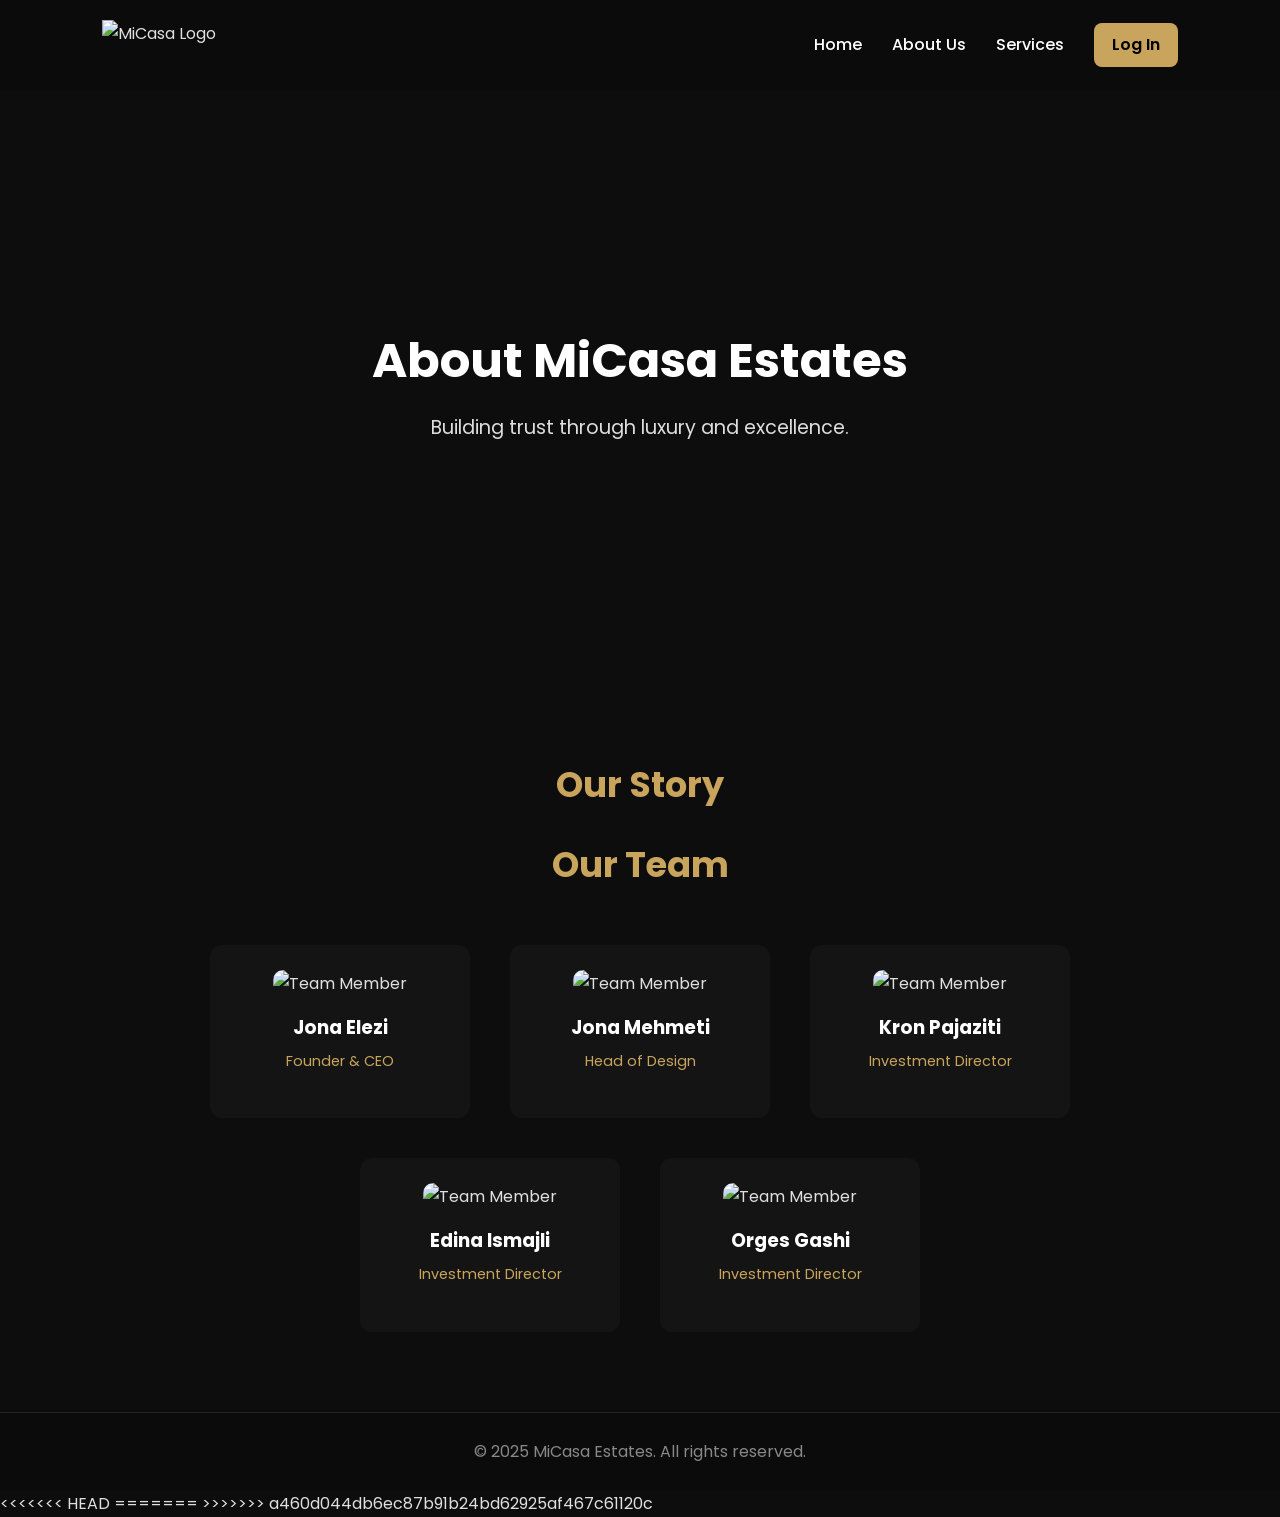
==== AboutUs.html @ c886e9c8 "Details on sales web page working on my sales details web page" ====
<!DOCTYPE html>
<html lang="en">
<head>
  <meta charset="UTF-8">
  <meta name="viewport" content="width=device-width, initial-scale=1.0">

  <link rel="stylesheet" href="css/AboutUs.css">
  <title>About Us | MiCasa Estates</title>
  <link href="https://fonts.googleapis.com/css2?family=Poppins:wght@400;600;700&display=swap" rel="stylesheet">
 
</head>
<body>

  <header>
    <img src="img/logo.png" alt="MiCasa Logo">
    <nav>
      <a href="Home.html">Home</a>
      <a href="About.html">About Us</a>
      <a href="Services.html">Services</a>
      <a href="#" class="btn-login">Log In</a>
    </nav>
  </header>

  <section class="intro">
    <h1>About MiCasa Estates</h1>
    <p>Building trust through luxury and excellence.</p>
  </section>

  <section class="about-section">
    <h2>Our Story</h2>
    <!-- Shkruj diqka rreth nesh-->
    <p>
      <!--diqka pak ma shume -->
    </p>
    <!-- fjali motivuse -->

    <h2>Our Team</h2>
    <div class="team">
      <div class="team-member">
        <img src="#" alt="Team Member">
        <h3>Jona Elezi</h3>
        <p>Founder & CEO</p>
      </div>
      <div class="team-member">
        <img src="#" alt="Team Member">
        <h3>Jona Mehmeti</h3>
        <p>Head of Design</p>
      </div>
      <div class="team-member">
        <img src=" #" alt="Team Member">
        <h3>Kron Pajaziti</h3>
        <p>Investment Director</p>
      </div>
      <div class="team-member">
        <img src="#" alt="Team Member">
        <h3>Edina Ismajli</h3>
        <p>Investment Director</p>
      </div>
      <div class="team-member">
        <img src="#" alt="Team Member">
        <h3>Orges Gashi</h3>
        <p>Investment Director</p>
      </div>

    </div>
  </section>

  <footer>
    &copy; 2025 MiCasa Estates. All rights reserved. <!--Duhet me e punu hala-->
  </footer>

</body>
<<<<<<< HEAD
</html>
=======
</html>
>>>>>>> a460d044db6ec87b91b24bd62925af467c61120c
---- css/AboutUs.css ----
* {
      margin: 0;
      padding: 0;
      box-sizing: border-box;
    }

    body {
      font-family: 'Poppins', sans-serif;
      background-color: #0d0d0d;
      color: #e0e0e0;
      line-height: 1.7;
    }

    header {
      display: flex;
      justify-content: space-between;
      align-items: center;
      padding: 20px 8%;
      background-color: #0b0b0b;
      position: sticky;
      top: 0;
      z-index: 1000;
    }

    header img {
      height: 50px;
    }

    nav {
      display: flex;
      align-items: center;
      gap: 30px;
    }

    nav a {
      color: #fff;
      text-decoration: none;
      font-weight: 500;
      transition: color 0.3s;
    }

    nav a:hover {
      color: #c9a45c;
    }

    .btn-login {
      background-color: #c9a45c;
      color: #000;
      padding: 8px 18px;
      border-radius: 8px;
      text-decoration: none;
      font-weight: 600;
      transition: background-color 0.3s;
    }

    .btn-login:hover {
      background-color: #e5b96c;
    }

    .intro {
      background: url('https://images.unsplash.com/photo-1600585154340-be6161a56a0c?auto=format&fit=crop&w=1600&q=80') center/cover no-repeat;
      height: 65vh;
      display: flex;
      align-items: center;
      justify-content: center;
      flex-direction: column;
      text-align: center;
      color: white;
    }

    .intro h1 {
      font-size: 3rem;
      font-weight: 700;
      margin-bottom: 10px;
    }

    .intro p {
      font-size: 1.2rem;
      color: #ddd;
    }

    .about-section {
      max-width: 1100px;
      margin: 80px auto;
      padding: 0 20px;
    }

    .about-section h2 {
      font-size: 2.2rem;
      color: #c9a45c;
      margin-bottom: 20px;
      text-align: center;
    }

    .about-section p {
      font-size: 1rem;
      color: #ccc;
      margin-bottom: 20px;
      text-align: center;
    }

    .team {
      display: flex;
      justify-content: center;
      flex-wrap: wrap;
      gap: 40px;
      margin-top: 50px;
    }

    .team-member {
      background-color: #141414;
      padding: 25px;
      border-radius: 12px;
      width: 260px;
      text-align: center;
      transition: transform 0.3s;
    }

    .team-member:hover {
      transform: translateY(-8px);
    }

    .team-member img {
      width: 100%;
      border-radius: 10px;
      margin-bottom: 15px;
    }

    .team-member h3 {
      color: #fff;
      margin-bottom: 5px;
    }

    .team-member p {
      color: #c9a45c;
      font-size: 0.9rem;
    }

    footer {
      background-color: #0b0b0b;
      text-align: center;
      color: #888;
      padding: 25px 0;
      margin-top: 80px;
      border-top: 1px solid #222;
    }

    @media (max-width: 768px) {
      .hero h1 {
        font-size: 2rem;
      }
      .team {
        flex-direction: column;
        align-items: center;
      }
    }
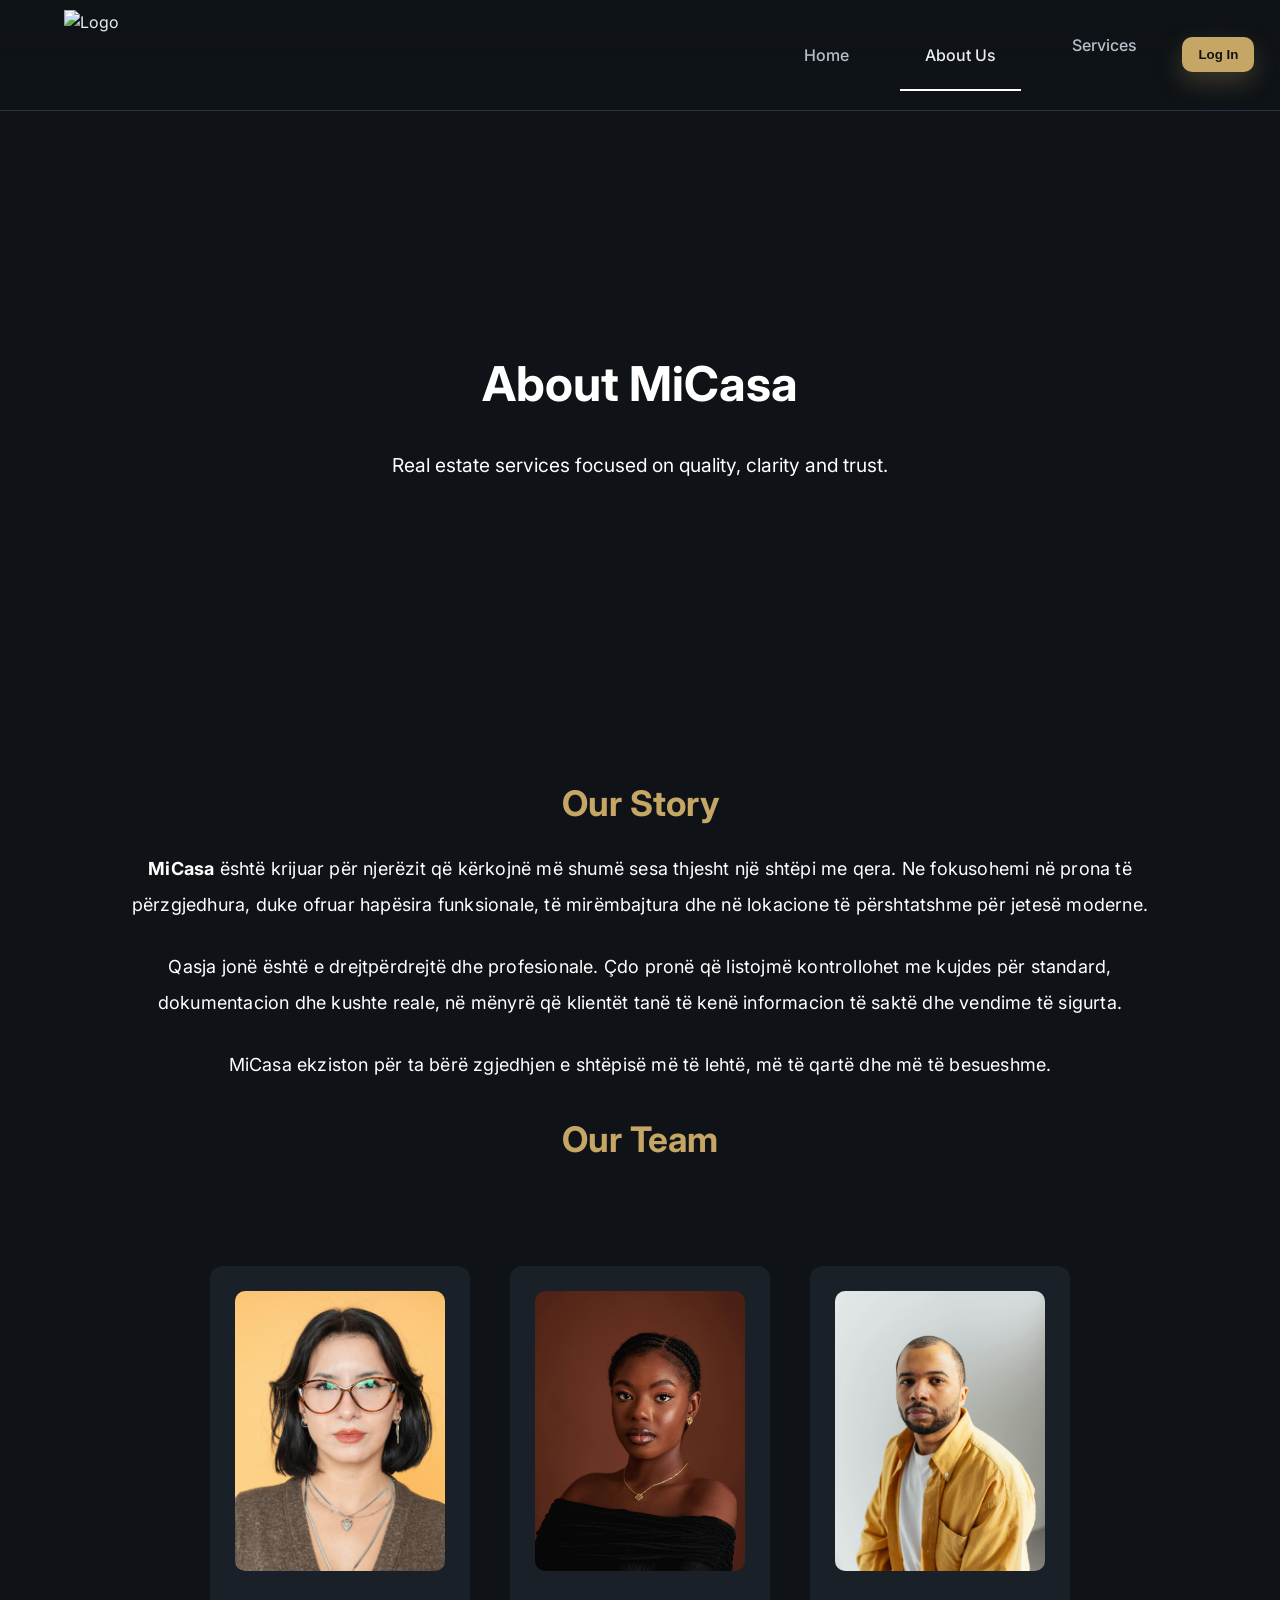
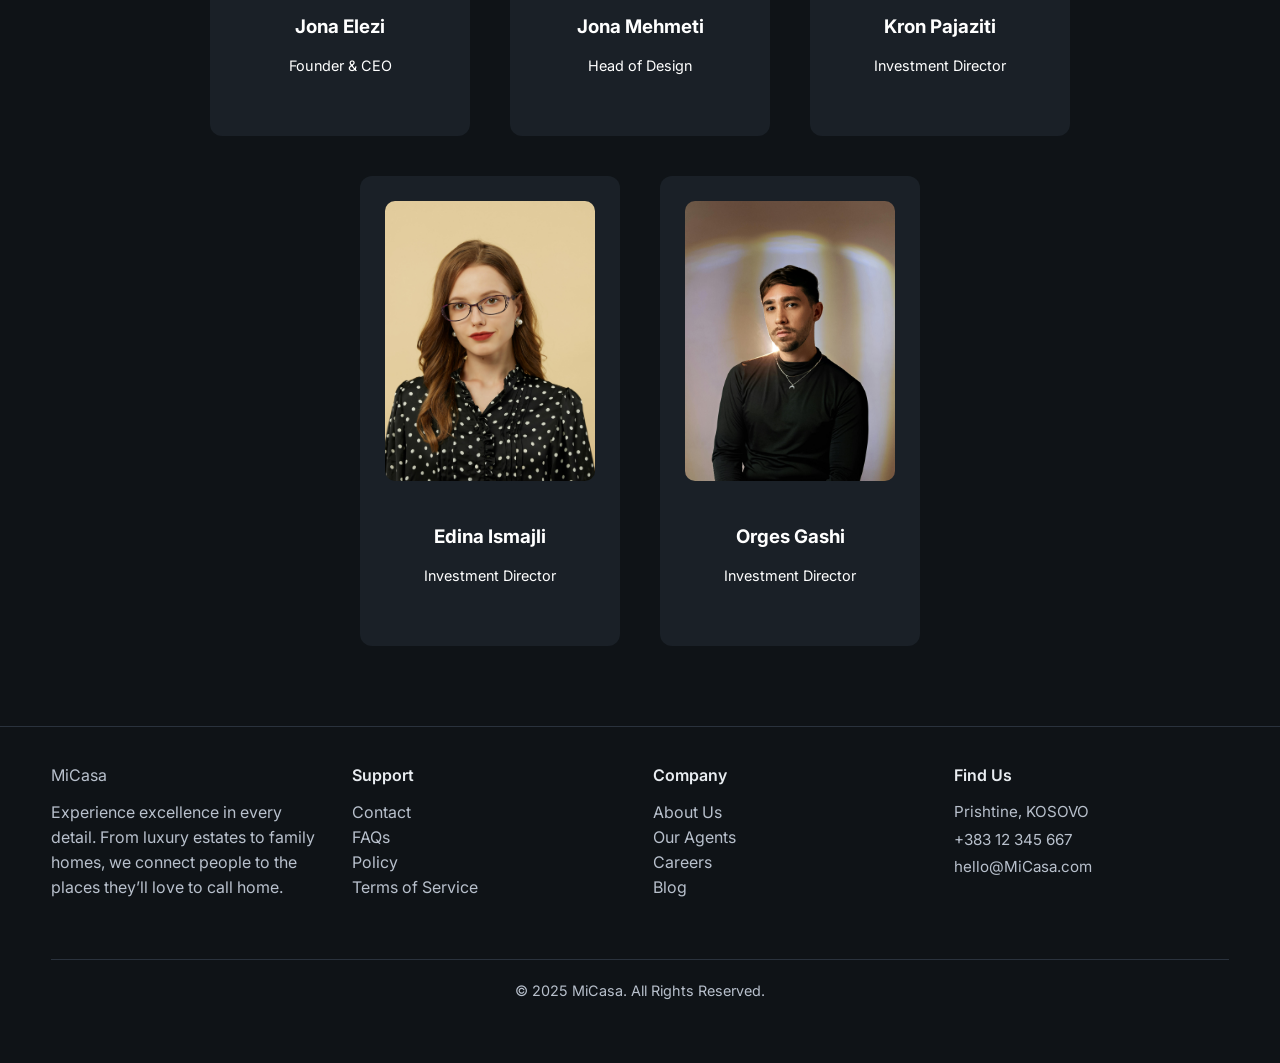
==== commit cbbaf1f7: "perfundimi about us i kom ndryshu te team members me bo me swipe qka ndihmojne ata ne MiCasa, kom bo" ====
--- a/AboutUs.html
+++ b/AboutUs.html
@@ -1,77 +1,250 @@
 <!DOCTYPE html>
 <html lang="en">
 <head>
-  <meta charset="UTF-8">
-  <meta name="viewport" content="width=device-width, initial-scale=1.0">
-
-  <link rel="stylesheet" href="css/AboutUs.css">
-  <title>About Us | MiCasa Estates</title>
-  <link href="https://fonts.googleapis.com/css2?family=Poppins:wght@400;600;700&display=swap" rel="stylesheet">
- 
+<meta charset="utf-8" />
+<meta name="viewport" content="width=device-width, initial-scale=1" />
+<title>MiCasa</title>
+
+<link rel="stylesheet" href="AboutUs.css">
+<link href="https://fonts.googleapis.com/css2?family=Playfair+Display:wght@600;700&family=Inter:wght@400;500&display=swap" rel="stylesheet">
+
 </head>
+
 <body>
 
-  <header>
-    <img src="img/logo.png" alt="MiCasa Logo">
-    <nav>
-      <a href="Home.html">Home</a>
-      <a href="About.html">About Us</a>
-      <a href="Services.html">Services</a>
-      <a href="#" class="btn-login">Log In</a>
-    </nav>
-  </header>
-
-  <section class="intro">
-    <h1>About MiCasa Estates</h1>
-    <p>Building trust through luxury and excellence.</p>
-  </section>
-
-  <section class="about-section">
-    <h2>Our Story</h2>
-    <!-- Shkruj diqka rreth nesh-->
+<header class="navbar">
+  <div class="inner-container">
+    <img class="logo" src="img/logo.png" alt="Logo">
+
+    <div style="display:flex; align-items:center; margin-right:2%;">
+      <nav class="nav">
+        <a href="Home.html">Home</a>
+        <a href="AboutUs.html" class="active">About Us</a>
+
+        <div class="dropdown">
+          <a class="dropdown-toggle">Services</a>
+          <div class="dropdown-menu">
+            <a href="Rent.html">Rent</a>
+            <a href="Sale.html">Sale</a>
+          </div>
+        </div>
+      </nav>
+
+      <button class="btn1">
+        <a href="LoginRegister.html">Log In</a>
+      </button>
+    </div>
+  </div>
+</header>
+
+<section class="intro">
+  <h1 style="color:#ffffff;">About MiCasa</h1>
+  <p style="color:#ffffff;">Real estate services focused on quality, clarity and trust.</p>
+</section>
+
+<section class="about-section">
+
+  <h2>Our Story</h2>
+
+  <div class="story">
     <p>
-      <!--diqka pak ma shume -->
+      <strong>MiCasa</strong> është krijuar për njerëzit që kërkojnë më shumë sesa thjesht
+      një shtëpi me qera. Ne fokusohemi në prona të përzgjedhura, duke
+      ofruar hapësira funksionale, të mirëmbajtura dhe në lokacione të përshtatshme
+      për jetesë moderne.
     </p>
-    <!-- fjali motivuse -->
-
-    <h2>Our Team</h2>
+
+    <p>
+      Qasja jonë është e drejtpërdrejtë dhe profesionale. Çdo pronë që listojmë
+      kontrollohet me kujdes për standard, dokumentacion dhe kushte reale, në mënyrë
+      që klientët tanë të kenë informacion të saktë dhe vendime të sigurta.
+    </p>
+
+    <p>
+      MiCasa ekziston për ta bërë zgjedhjen e shtëpisë më të lehtë, më të qartë dhe
+      më të besueshme.
+    </p>
+  </div>
+
+  <h2>Our Team</h2>
+
+  <div class="team">
     <div class="team">
-      <div class="team-member">
-        <img src="#" alt="Team Member">
+
+  
+  
+  <div class="team-member">
+    <div class="team-card">
+      <div class="card-front">
+        <img src="img/foto1.jpg" alt="Jona Elezi">
         <h3>Jona Elezi</h3>
         <p>Founder & CEO</p>
       </div>
-      <div class="team-member">
-        <img src="#" alt="Team Member">
+      <div class="card-back">
+        <h3>Jona Elezi</h3>
+        <p>
+          Udhëheq vizionin dhe strategjinë e MiCasa.
+        </p>
+        <p>
+          <strong>Ju ndihmon me:</strong><br>
+          • Këshillim profesional<br>
+          • Vendime të sigurta investimi<br>
+          • Zgjedhjen e pronës ideale
+        </p>
+      </div>
+    </div>
+  </div>
+
+  
+   
+  <div class="team-member">
+    <div class="team-card">
+      <div class="card-front">
+        <img src="img/foto3.jpg" alt="Jona Mehmeti">
         <h3>Jona Mehmeti</h3>
         <p>Head of Design</p>
       </div>
-      <div class="team-member">
-        <img src=" #" alt="Team Member">
+      <div class="card-back">
+        <h3>Jona Mehmeti</h3>
+        <p>
+          Përgjegjëse për dizajnin dhe prezantimin vizual.
+        </p>
+        <p>
+          <strong>Ju ndihmon me:</strong><br>
+          • Prezantim profesional të pronës<br>
+          • Dizajn modern & funksional<br>
+          • Përvojë të qartë për klientin
+        </p>
+      </div>
+    </div>
+  </div>
+
+  
+    
+  <div class="team-member">
+    <div class="team-card">
+      <div class="card-front">
+        <img src="img/foto5.jpg" alt="Kron Pajaziti">
         <h3>Kron Pajaziti</h3>
         <p>Investment Director</p>
       </div>
-      <div class="team-member">
-        <img src="#" alt="Team Member">
+      <div class="card-back">
+        <h3>Kron Pajaziti</h3>
+        <p>
+          Analizon tregun dhe identifikon mundësi investimi.
+        <p>
+          <strong>Ju ndihmon me:</strong><br>
+          • Analizë investimi<br>
+          • Vlerësim prone<br>
+          • Strategji financiare
+        </p>
+      </div>
+    </div>
+  </div>
+
+  
+   
+  <div class="team-member">
+    <div class="team-card">
+      <div class="card-front">
+        <img src="img/foto4.jpg" alt="Edina Ismajli">
         <h3>Edina Ismajli</h3>
         <p>Investment Director</p>
       </div>
-      <div class="team-member">
-        <img src="#" alt="Team Member">
+      <div class="card-back">
+        <h3>Edina Ismajli</h3>
+        <p>
+          Siguron korrektësi ligjore dhe dokumentacion.
+        </p>
+        <p>
+          <strong>Ju ndihmon me:</strong><br>
+          • Kontrata<br>
+          • Siguri ligjore <br>
+          • Proces pa stres
+        </p>
+      </div>
+    </div>
+  </div>
+
+
+   
+  <div class="team-member">
+    <div class="team-card">
+      <div class="card-front">
+        <img src="img/foto2.jpg" alt="Orges Gashi">
         <h3>Orges Gashi</h3>
         <p>Investment Director</p>
       </div>
-
-    </div>
-  </section>
-
-  <footer>
-    &copy; 2025 MiCasa Estates. All rights reserved. <!--Duhet me e punu hala-->
-  </footer>
-
+      <div class="card-back">
+        <h3>Orges Gashi</h3>
+        <p>
+          Fokusuar në nevojat e klientëve.
+        </p>
+        <p>
+          <strong>Ju ndihmon me:</strong><br>
+          • Gjetjen e banesës ideale<br>
+          • Negocim çmimi<br>
+          • Mbështetje gjatë procesit
+        </p>
+      </div>
+    </div>
+  </div>
+
+</div>
+
+  </div>
+
+</section>
+
+<footer class="footer">
+  <div class="container">
+    <div class="cols">
+
+      <div>
+        <a href="Home.html">MiCasa</a>
+        <p style="margin:12px 0 0; max-width:380px">
+          Experience excellence in every detail. From luxury estates to family homes,
+          we connect people to the places they’ll love to call home.
+        </p>
+      </div>
+
+      <div>
+        <h4>Support</h4>
+        <div><a href="#">Contact</a></div>
+        <div><a href="#">FAQs</a></div>
+        <div><a href="#">Policy</a></div>
+        <div><a href="#">Terms of Service</a></div>
+      </div>
+
+
+      <div>
+        <h4>Company</h4>
+        <div><a href="#">About Us</a></div>
+        <div><a href="#">Our Agents</a></div>
+        <div><a href="#">Careers</a></div>
+        <div><a href="#">Blog</a></div>
+      </div>
+
+      <div>
+        <h4>Find Us</h4>
+        <div class="info">Prishtine, KOSOVO</div>
+        <div class="info">+383 12 345 667</div>
+        <div class="info">hello@MiCasa.com</div>
+
+      </div>
+ <div class="footer-bottom">
+      © 2025 MiCasa. All Rights Reserved.
+       </footer>
 </body>
-<<<<<<< HEAD
 </html>
-=======
+
+<script>
+document.querySelectorAll('.team-member').forEach(card=>{
+  card.addEventListener('click',()=>{
+    card.classList.toggle('active');
+  });
+});
+</script>
+
+</body>
 </html>
->>>>>>> a460d044db6ec87b91b24bd62925af467c61120c
--- a/AboutUs.css
+++ b/AboutUs.css
@@ -0,0 +1,325 @@
+:root{
+  --bg:#0f1317;        /* ngjyra e background */
+  --muted:#1a2027;     /* ngjyra e cards */
+  --text:#e9edf1;      /* ngjyra e shkrimit kryesor */
+  --sub:#b8c0cc;       /* ngjyra e tekstit dytësor */
+  --gold:#C6A664;      /* ngjyra e butonave */
+  --border:#2a323d;    /* ngjyra e border */
+  --radius:14px;
+}
+
+*{
+  box-sizing:border-box;
+}
+
+html, body{
+  height:100%;
+}
+
+body{
+  margin:0;
+  background:var(--bg);
+  color:var(--text);
+  font-family:Inter,system-ui,Segoe UI,Roboto,Arial,sans-serif;
+  line-height:1.55;
+}
+
+.container{
+  width:min(1200px, 92%);
+  margin-inline:auto;
+}
+
+.navbar{
+  position:sticky;
+  top:0;
+  z-index:50;
+  background:linear-gradient(180deg, rgba(15,19,23,.9), rgba(15,19,23,.6));
+  border-bottom:1px solid var(--border);
+  padding:5px 0;
+}
+
+.navbar .inner-container{
+  height:100px;
+  display:flex;
+  align-items:center;
+  justify-content:space-between;
+  gap:20px;
+}
+
+.logo{
+  display:flex;
+  align-items:center;
+  gap:12px;
+  width:130px;
+  height:90px;
+  margin-left:5%;
+}
+
+.nav{
+  display:flex;
+  gap:26px;
+  margin-right:20px;
+}
+
+.nav a{
+  color:var(--sub);
+  text-decoration:none;
+  font-weight:500;
+  padding:10px 25px;
+  position:relative;
+}
+
+.nav a:hover,
+.nav a.active{
+  color:var(--text);
+}
+
+.nav a.active::after{
+  content:"";
+  position:absolute;
+  left:0;
+  right:0;
+  bottom:-14px;
+  height:2px;
+  background:#fff;
+}
+
+.btn1{
+  background:var(--gold);
+  color:#111;
+  border:none;
+  padding:10px 16px;
+  border-radius:10px;
+  font-weight:600;
+  box-shadow:0 10px 25px rgba(202,166,106,.25);
+}
+
+.btn1 a{
+  text-decoration:none;
+  color:#111;
+}
+
+.nav .dropdown{
+  position:relative;
+}
+
+.dropdown-menu{
+  position:absolute;
+  top:100%;
+  left:0;
+  background:var(--bg);
+  border:1px solid var(--border);
+  min-width:120px;
+  padding:6px 0;
+  display:none;
+}
+
+.dropdown-menu a{
+  display:block;
+  padding:8px 14px;
+  color:var(--sub);
+  font-size:0.95rem;
+}
+
+.dropdown-menu a:hover{
+  background:var(--border);
+  color:var(--text);
+}
+
+.dropdown:hover .dropdown-menu{
+  display:block;
+}
+
+.intro{
+  background:url('https://images.unsplash.com/photo-1600585154340-be6161a56a0c?auto=format&fit=crop&w=1600&q=80')
+  center/cover no-repeat;
+  height:65vh;
+  display:flex;
+  align-items:center;
+  justify-content:center;
+  flex-direction:column;
+  text-align:center;
+  color:white;
+}
+
+.intro h1{
+  font-size:3rem;
+  font-weight:700;
+  margin-bottom:10px;
+}
+
+.intro p{
+  font-size:1.2rem;
+  color:#ddd;
+}
+
+.about-section{
+  max-width:1100px;
+  margin:80px auto;
+  padding:0 20px;
+}
+
+.about-section h2{
+  font-size:2.2rem;
+  color:var(--gold);
+  margin-bottom:20px;
+  text-align:center;
+}
+
+.about-section p{
+  font-size:1rem;
+  color:#ccc;
+  margin-bottom:20px;
+  text-align:center;
+}
+
+.team{
+  display:flex;
+  justify-content:center;
+  flex-wrap:wrap;
+  gap:40px;
+  margin-top:50px;
+}
+
+.team-member{
+  background:var(--muted);
+  padding:25px;
+  border-radius:12px;
+  width:260px;
+  text-align:center;
+  transition:transform 0.3s ease, box-shadow 0.3s ease;
+}
+
+.team-member:hover{
+  transform:translateY(-8px);
+  box-shadow:0 12px 30px rgba(0,0,0,0.35);
+}
+
+.team-member img{
+  width:100%;
+  height:280px;        
+  object-fit:cover;   
+  border-radius:10px;
+  margin-bottom:15px;
+}
+
+.team-member h3{
+  color:#fff;
+  margin-bottom:5px;
+}
+
+.team-member p{
+  color:var(--gold);
+  font-size:0.9rem;
+}
+
+footer{
+  background:var(--bg);
+  margin-top:70px;
+  padding:36px 0 60px;
+  color:var(--sub);
+  border-top:1px solid var(--border);
+}
+
+.footer .container{
+  max-width:1200px;
+  margin:0 auto;
+}
+
+.footer .cols{
+  display:flex;
+  flex-wrap:wrap;
+  gap:26px;
+  justify-content:space-between;
+}
+
+.footer .cols > div{
+  flex:1;
+  min-width:220px;
+}
+
+.footer a{
+  color:var(--sub);
+  text-decoration:none;
+}
+
+.footer a:hover{
+  color:var(--text);
+}
+
+.footer h4{
+  margin:0 0 12px;
+  font-size:1rem;
+  font-weight:600;
+  color:var(--text);
+}
+
+.footer .info{
+  font-size:0.95rem;
+  margin:4px 0;
+}
+
+.footer-bottom{
+  margin-top:34px;
+  padding-top:20px;
+  border-top:1px solid var(--border);
+  text-align:center;
+  font-size:0.9rem;
+  color:var(--sub);
+}
+
+@media (max-width:768px){
+  .intro h1{
+    font-size:2rem;
+  }
+
+  .team{
+    flex-direction:column;
+    align-items:center;
+  }
+}
+about-section h2,
+  .about-section h3 {
+    color: #ffffff;
+  }
+
+  .story p {
+    color: #ffffff;
+    font-size: 18px;
+    line-height: 2;
+    margin-bottom: 26px;
+    letter-spacing: 0.2px;
+  }
+
+  .team-member p {
+    color: #ffffff;
+  }
+
+  
+
+.team-member {
+  perspective: 1200px;
+}
+
+.team-card {
+  position: relative;
+  width: 100%;
+  height: 420px;
+  transform-style: preserve-3d;
+  transition: transform 0.8s ease;
+}
+
+.team-member.active .team-card {
+  transform: rotateY(180deg);
+}
+
+.card-front,
+.card-back {
+  position: absolute;
+  inset: 0;
+  backface-visibility: hidden;
+}
+
+.card-back {
+  transform: rotateY(180deg);
+}
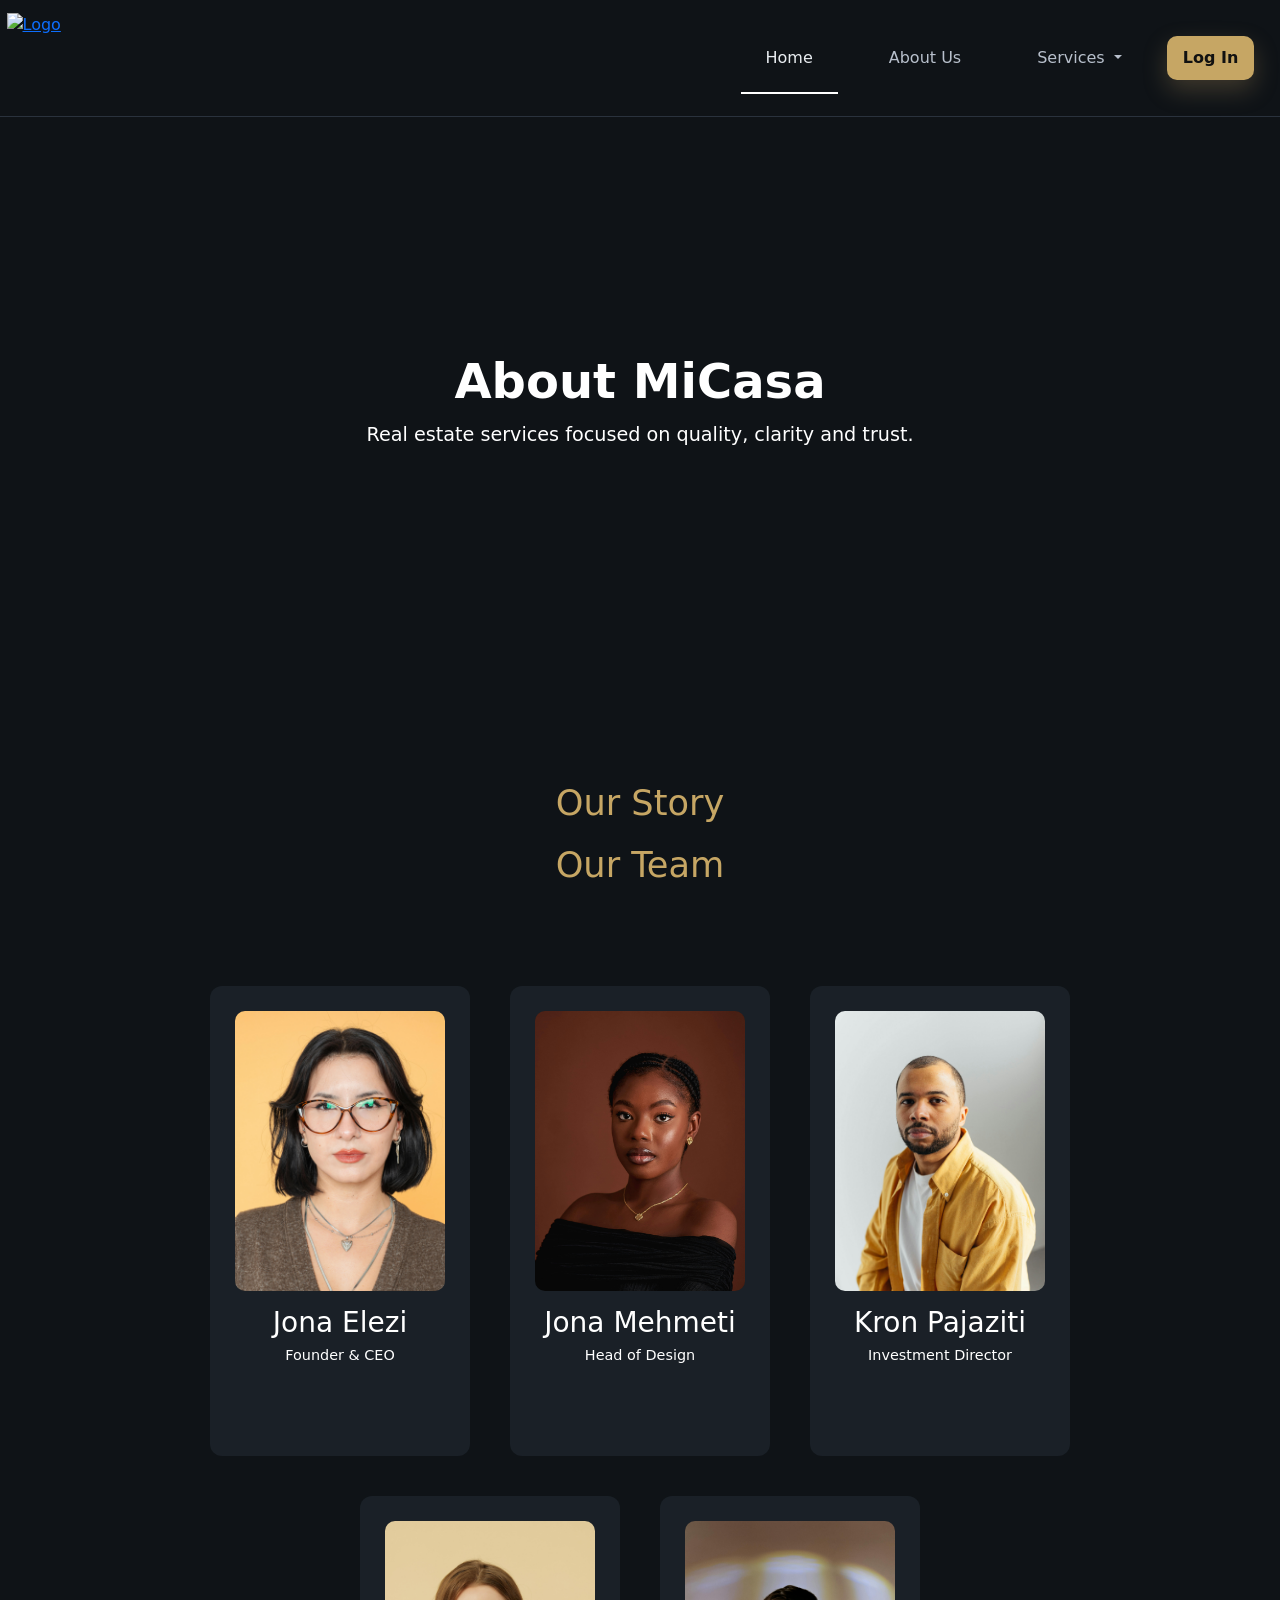
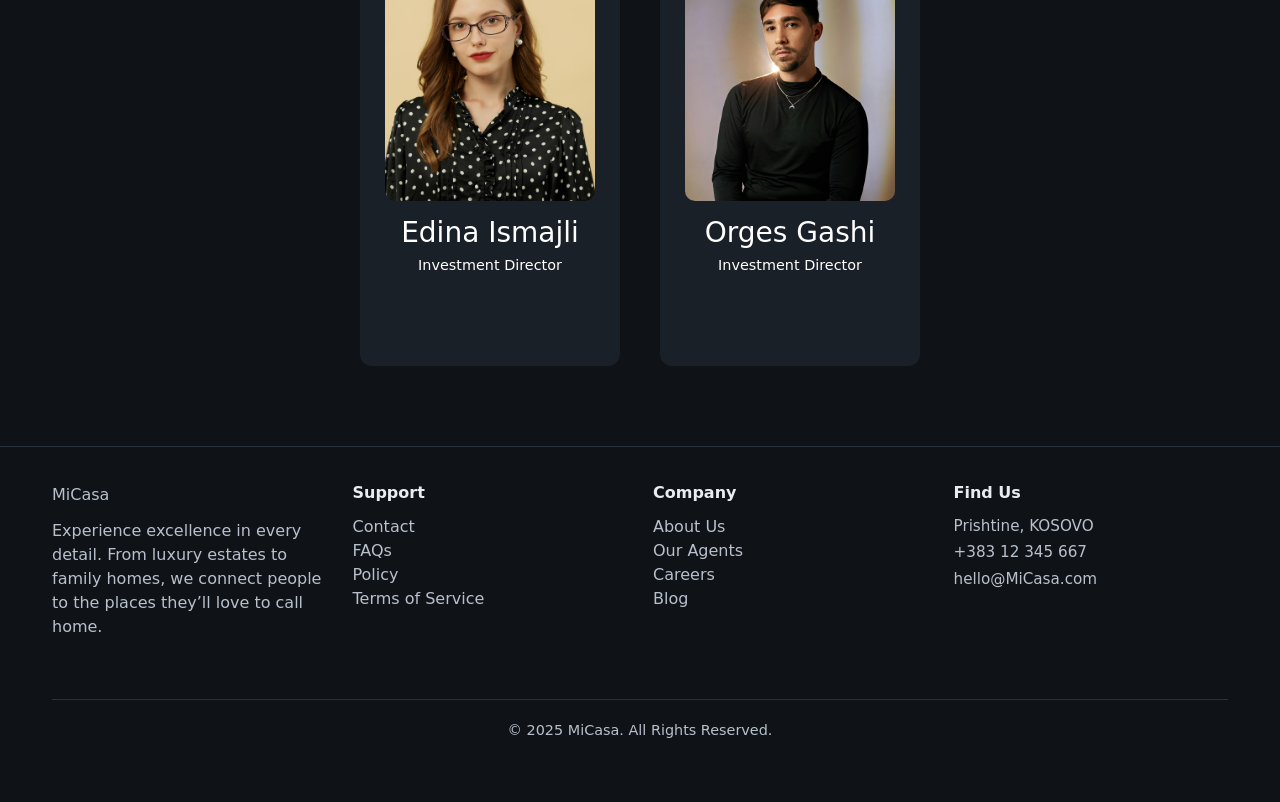
==== commit b0f2c1f7: "update i navbarit" ====
--- a/AboutUs.html
+++ b/AboutUs.html
@@ -6,23 +6,34 @@
 <title>MiCasa</title>
 
 <link rel="stylesheet" href="AboutUs.css">
+<link href="https://cdn.jsdelivr.net/npm/bootstrap@5.3.0/dist/css/bootstrap.min.css" rel="stylesheet">
 <link href="https://fonts.googleapis.com/css2?family=Playfair+Display:wght@600;700&family=Inter:wght@400;500&display=swap" rel="stylesheet">
 
 </head>
+
+<script>
+const storyTitle = document.getElementById("ourStoryTitle");
+const storyBox = document.querySelector(".story");
+
+storyTitle.addEventListener("click", () => {
+  storyBox.classList.toggle("active");
+});
+</script>
+
 
 <body>
 
 <header class="navbar">
   <div class="inner-container">
-    <img class="logo" src="img/logo.png" alt="Logo">
+    <a href="Home.html"><img class="logo" src="logo.png" alt="Logo"></a>
 
     <div style="display:flex; align-items:center; margin-right:2%;">
       <nav class="nav">
-        <a href="Home.html">Home</a>
-        <a href="AboutUs.html" class="active">About Us</a>
+        <a href="Home.html" class="active">Home</a>
+        <a href="AboutUs.html">About Us</a>
 
         <div class="dropdown">
-          <a class="dropdown-toggle">Services</a>
+          <a class="dropdown-toggle">Services </a>
           <div class="dropdown-menu">
             <a href="Rent.html">Rent</a>
             <a href="Sale.html">Sale</a>
@@ -44,7 +55,7 @@
 
 <section class="about-section">
 
-  <h2>Our Story</h2>
+  <h2 id="ourStoryTitle" style="cursor:pointer;">Our Story</h2>
 
   <div class="story">
     <p>
@@ -248,3 +259,18 @@
 
 </body>
 </html>
+
+
+<script>
+document.addEventListener("DOMContentLoaded", function () {
+  const title = document.getElementById("ourStoryTitle");
+  const story = document.querySelector(".story");
+
+  if (title && story) {
+    title.addEventListener("click", function () {
+      story.classList.toggle("active");
+    });
+  }
+});
+</script>
+
--- a/AboutUs.css
+++ b/AboutUs.css
@@ -1,135 +1,135 @@
 :root{
-  --bg:#0f1317;        /* ngjyra e background */
-  --muted:#1a2027;     /* ngjyra e cards */
-  --text:#e9edf1;      /* ngjyra e shkrimit kryesor */
-  --sub:#b8c0cc;       /* ngjyra e tekstit dytësor */
-  --gold:#C6A664;      /* ngjyra e butonave */
-  --border:#2a323d;    /* ngjyra e border */
+  --bg:#0f1317;        /*ngjyra e background*/                  
+  --muted:#1a2027;     /*ngjyra e cards*/    
+  --text:#e9edf1;      /*ngjyra e pare 1 shkrimeve*/  
+  --sub:#b8c0cc;       /*ngjyra e linqeve e shkrimeve*/
+  --gold:#C6A664;      /*ngjyra e butoneve*/
+  --border:#2a323d;    /*ngjyra e bordeers perreth */
   --radius:14px;
 }
-
 *{
   box-sizing:border-box;
 }
-
-html, body{
-  height:100%;
-}
-
+html,body{
+  height:100%
+}
 body{
   margin:0;
-  background:var(--bg);
-  color:var(--text);
+  color:var(--text) !important; /* !important ja kom shkru qe mos me kriju konflikt me pjesen e bootstrap */
+  background:var(--bg) !important; 
   font-family:Inter,system-ui,Segoe UI,Roboto,Arial,sans-serif;
   line-height:1.55;
 }
-
 .container{
-  width:min(1200px, 92%);
-  margin-inline:auto;
-}
-
+  width:min(1200px, 92%); 
+  margin-inline:auto
+}
+
+/* Qetu fillon pjesa e Nav Bar-it. Krejt duhet me pas njejttt*/
 .navbar{
-  position:sticky;
+  position:sticky; 
   top:0;
   z-index:50;
   background:linear-gradient(180deg, rgba(15,19,23,.9), rgba(15,19,23,.6));
   border-bottom:1px solid var(--border);
-  padding:5px 0;
-}
-
+  padding: 5px 0px;
+}
 .navbar .inner-container{
   height:100px;
+  display:flex; 
+  align-items:center; 
+  justify-content:space-between; 
+  gap:20px;
+  width: 100%;
+}
+.logo{ 
   display:flex;
-  align-items:center;
-  justify-content:space-between;
-  gap:20px;
-}
-
-.logo{
-  display:flex;
-  align-items:center;
+  align-items:center; 
   gap:12px;
-  width:130px;
-  height:90px;
-  margin-left:5%;
-}
-
-.nav{
-  display:flex;
-  gap:26px;
-  margin-right:20px;
-}
-
-.nav a{
-  color:var(--sub);
-  text-decoration:none;
-  font-weight:500;
-  padding:10px 25px;
-  position:relative;
-}
-
+  width: 130px;                
+  height: 90px;
+  margin-left: 5%;
+}
+
+.nav {
+  display: flex;
+  gap: 26px;
+  margin-right: 20px; 
+}
+
+.nav a {
+  color: var(--sub);
+  text-decoration: none;
+  font-weight: 500;
+  padding: 10px 25px;
+  position: relative;
+}
 .nav a:hover,
-.nav a.active{
-  color:var(--text);
-}
-
-.nav a.active::after{
-  content:"";
-  position:absolute;
-  left:0;
-  right:0;
-  bottom:-14px;
-  height:2px;
-  background:#fff;
-}
-
+.nav a.active {
+  color: var(--text);
+}
+.nav a.active::after {
+  content: "";
+  position: absolute;
+  left: 0;
+  right: 0;
+  bottom: -14px;
+  height: 2px;
+  background: #fff;
+}
 .btn1{
-  background:var(--gold);
-  color:#111;
-  border:none;
+  background:var(--gold); 
+  color:#111; 
+  border:none; 
   padding:10px 16px;
-  border-radius:10px;
-  font-weight:600;
+  border-radius:10px; 
+  font-weight:600; 
   box-shadow:0 10px 25px rgba(202,166,106,.25);
-}
-
+  cursor: pointer;
+}
 .btn1 a{
-  text-decoration:none;
-  color:#111;
-}
-
-.nav .dropdown{
-  position:relative;
-}
-
-.dropdown-menu{
-  position:absolute;
-  top:100%;
-  left:0;
-  background:var(--bg);
-  border:1px solid var(--border);
-  min-width:120px;
-  padding:6px 0;
-  display:none;
-}
-
-.dropdown-menu a{
-  display:block;
-  padding:8px 14px;
-  color:var(--sub);
-  font-size:0.95rem;
-}
-
-.dropdown-menu a:hover{
-  background:var(--border);
-  color:var(--text);
-}
-
-.dropdown:hover .dropdown-menu{
-  display:block;
-}
-
+  text-decoration: none;
+  color:#111; 
+}
+
+.nav .dropdown {
+  position: relative;
+}
+
+.nav .dropdown-toggle {
+  display: inline-block;
+  cursor: pointer;
+  color: var(--sub);
+}
+
+.dropdown-menu {
+  position: absolute;
+  top: 100%;
+  left: 0;
+  background: var(--bg, #111); 
+  border: 1px solid var(--border);
+  min-width: 120px;
+  padding: 6px 0;
+  display: none;
+  z-index: 1000;
+}
+
+.dropdown-menu a {
+  display: block;
+  padding: 8px 14px;
+  text-decoration: none;
+  color: var(--sub);
+  font-size: 0.95rem;
+}
+
+.dropdown-menu a:hover {
+  background: var(--border);
+  color: var(--text);
+}
+
+.dropdown:hover .dropdown-menu {
+  display: block;
+}
 .intro{
   background:url('https://images.unsplash.com/photo-1600585154340-be6161a56a0c?auto=format&fit=crop&w=1600&q=80')
   center/cover no-repeat;
@@ -323,3 +323,18 @@
 .card-back {
   transform: rotateY(180deg);
 }
+
+
+.story {
+  max-height: 0;
+  overflow: hidden;
+  opacity: 0;
+  transform: translateY(-10px);
+  transition: max-height 0.6s ease, opacity 0.5s ease, transform 0.5s ease;
+}
+
+.story.active {
+  max-height: 1500px;
+  opacity: 1;
+  transform: translateY(0);
+}
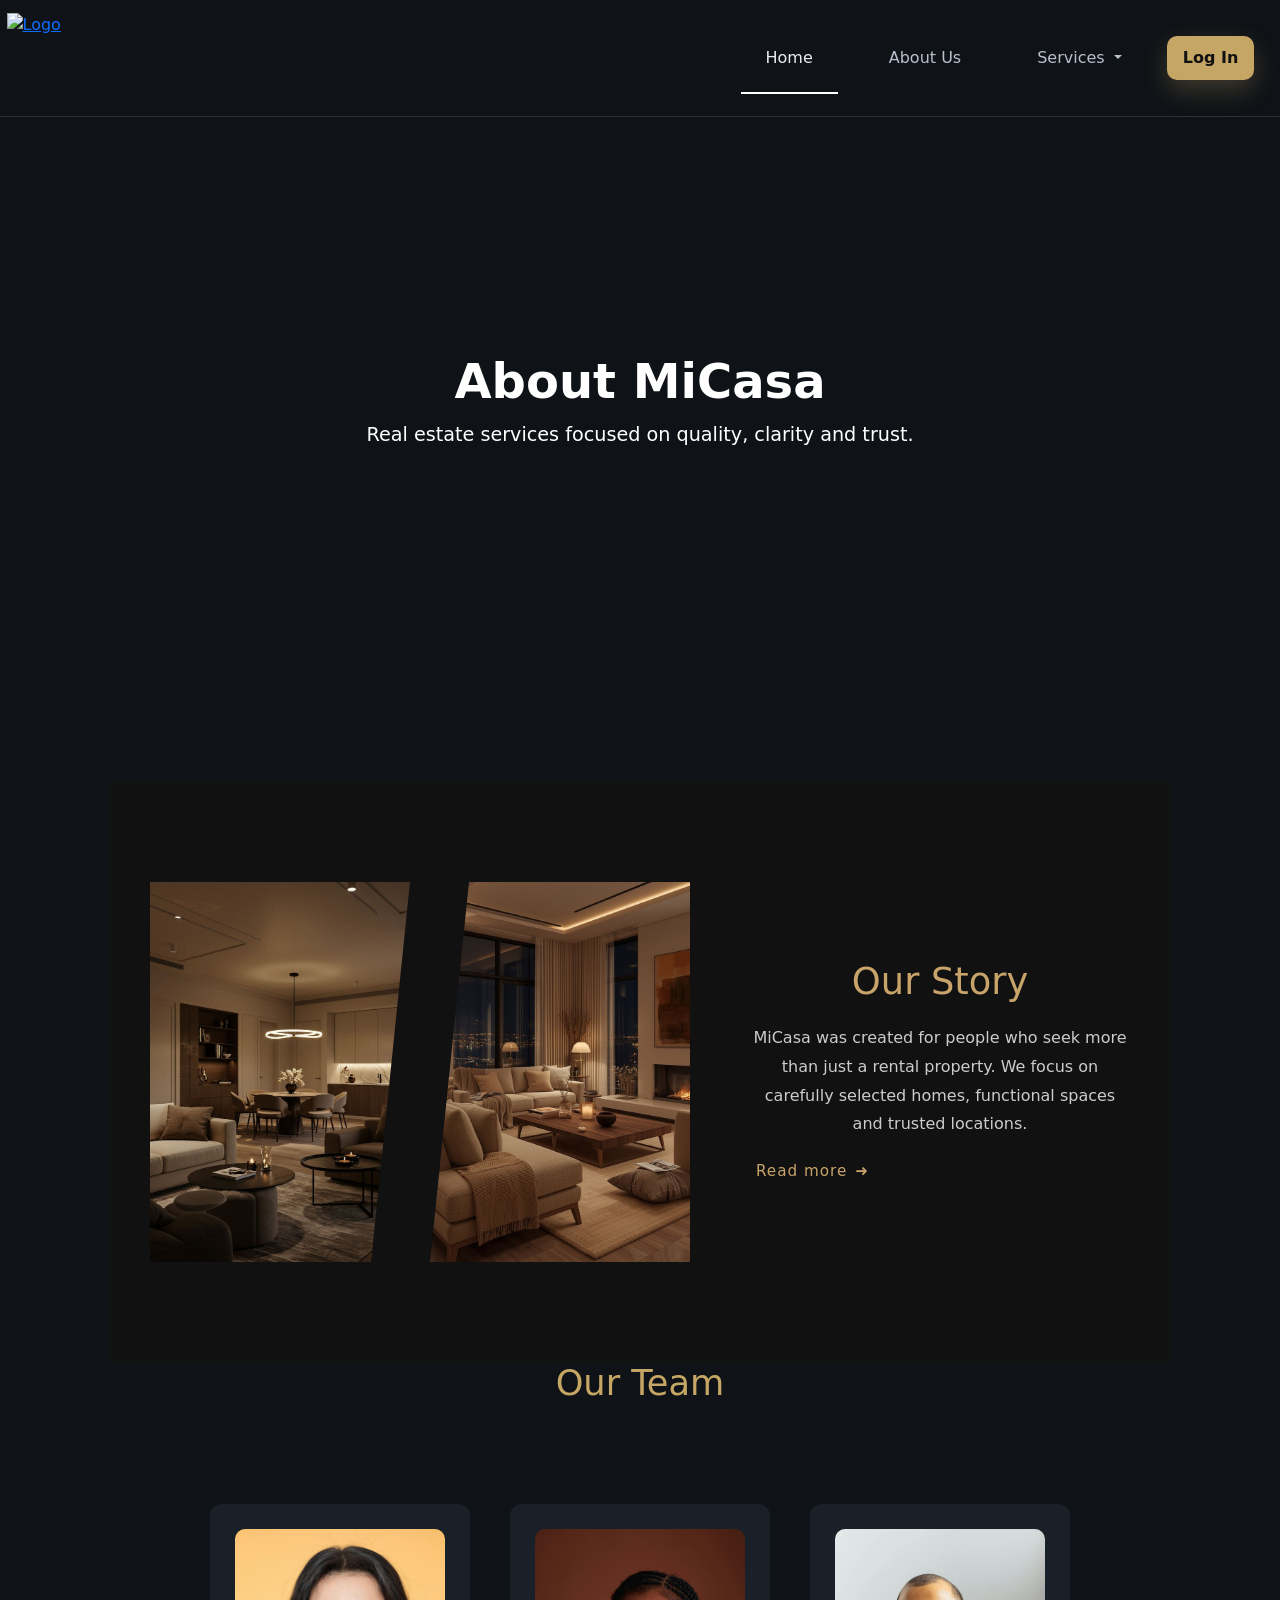
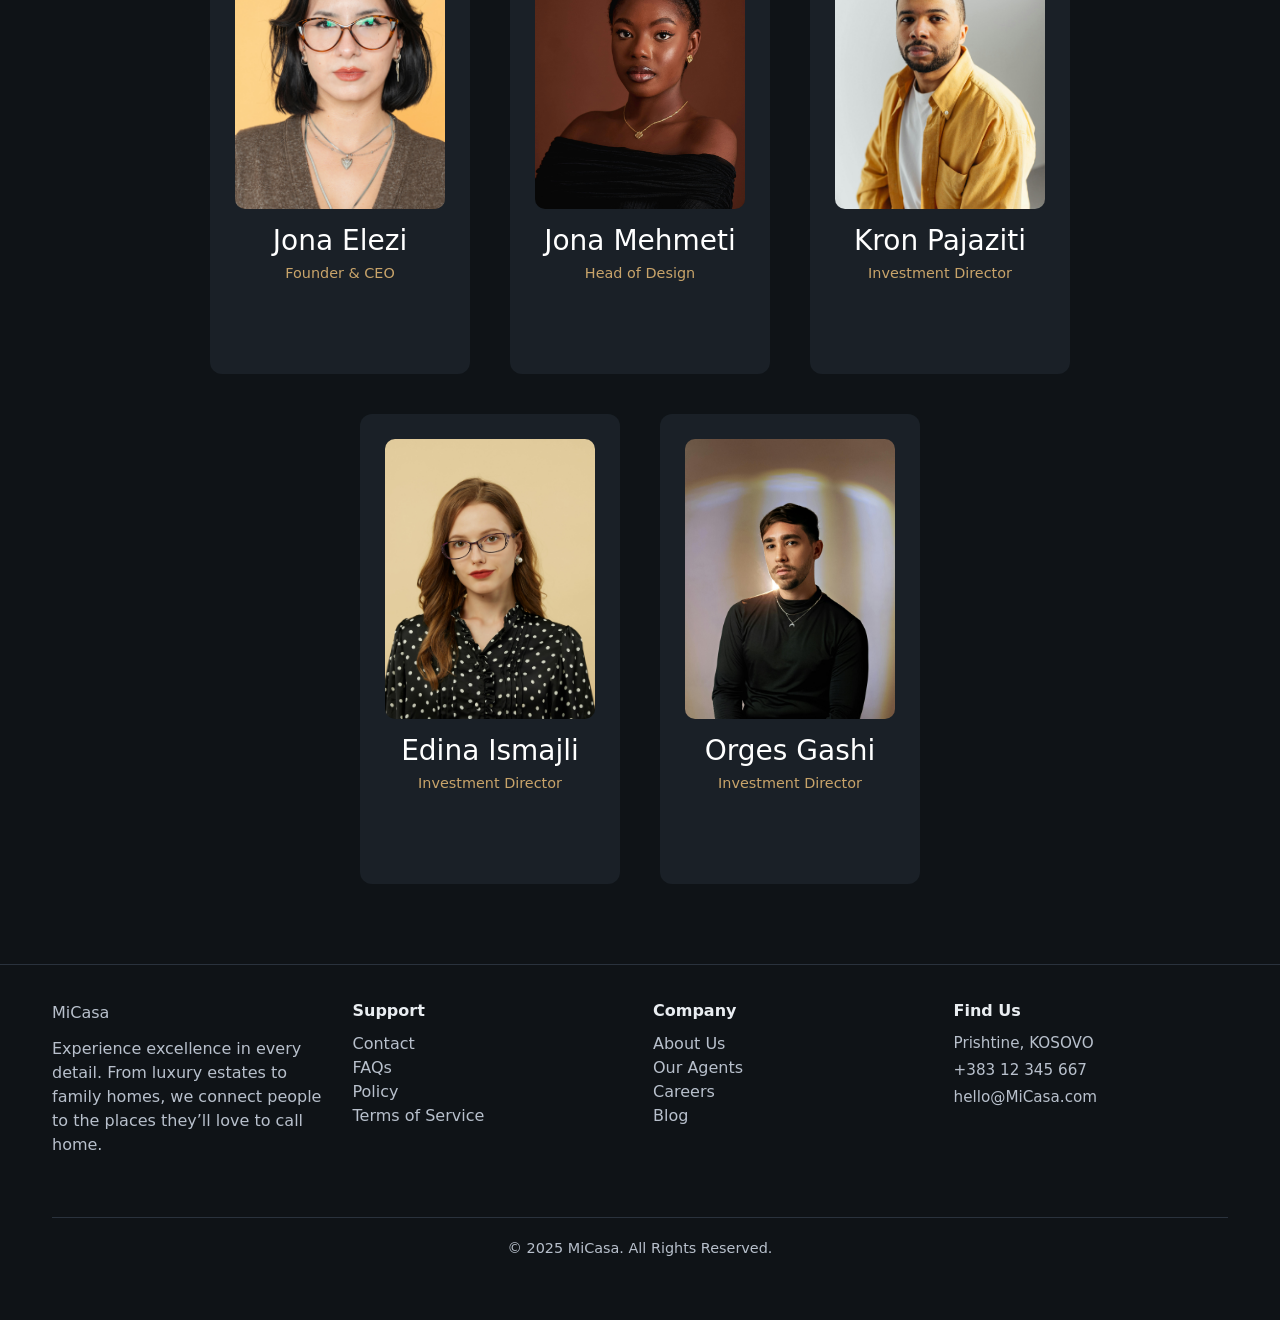
==== commit 9689604e: "final ndryshim i dizajnit" ====
--- a/AboutUs.html
+++ b/AboutUs.html
@@ -55,27 +55,50 @@
 
 <section class="about-section">
 
-  <h2 id="ourStoryTitle" style="cursor:pointer;">Our Story</h2>
-
-  <div class="story">
-    <p>
-      <strong>MiCasa</strong> është krijuar për njerëzit që kërkojnë më shumë sesa thjesht
-      një shtëpi me qera. Ne fokusohemi në prona të përzgjedhura, duke
-      ofruar hapësira funksionale, të mirëmbajtura dhe në lokacione të përshtatshme
-      për jetesë moderne.
-    </p>
-
-    <p>
-      Qasja jonë është e drejtpërdrejtë dhe profesionale. Çdo pronë që listojmë
-      kontrollohet me kujdes për standard, dokumentacion dhe kushte reale, në mënyrë
-      që klientët tanë të kenë informacion të saktë dhe vendime të sigurta.
-    </p>
-
-    <p>
-      MiCasa ekziston për ta bërë zgjedhjen e shtëpisë më të lehtë, më të qartë dhe
-      më të besueshme.
-    </p>
-  </div>
+
+  <section class="our-story">
+  <div class="story-container">
+
+    
+    <div class="story-images">
+      <img src="interrior 1 (2).jfif" alt="Interior 1">
+      <img src="interior 2.jfif" alt="Interior 2">
+    </div>
+
+    
+    <div class="story-text">
+      <h2>Our Story</h2>
+
+      <p class="story-preview">
+        MiCasa was created for people who seek more than just a rental property.
+        We focus on carefully selected homes, functional spaces and trusted locations.
+      </p>
+
+      <div class="story-more">
+        <p>
+          Our approach is direct and professional. Every property we list is reviewed
+          carefully for standards, documentation and real conditions — so our clients
+          can make safe and confident decisions.
+        </p>
+
+        <p>
+          We are built on long-term relationships, not quick transactions. We take time to understand each client’s lifestyle,
+           priorities and expectations, ensuring that every recommendation truly fits their needs. 
+        </p>
+
+        <p>
+          MiCasa exists to make choosing a home easier, clearer and more reliable.
+        </p>
+      </div>
+
+      <button class="story-toggle">
+        Read more <span>➜</span>
+      </button>
+    </div>
+
+  </div>
+</section>
+
 
   <h2>Our Team</h2>
 
@@ -94,13 +117,13 @@
       <div class="card-back">
         <h3>Jona Elezi</h3>
         <p>
-          Udhëheq vizionin dhe strategjinë e MiCasa.
-        </p>
-        <p>
-          <strong>Ju ndihmon me:</strong><br>
-          • Këshillim profesional<br>
-          • Vendime të sigurta investimi<br>
-          • Zgjedhjen e pronës ideale
+          Leads the vision and strategy of MiCasa
+        </p>
+        <p>
+          <strong>Helps with:</strong><br>
+          • Professional advice<br>
+          • Safe investment decisions<br>
+          • Choosing the ideal property
         </p>
       </div>
     </div>
@@ -118,13 +141,13 @@
       <div class="card-back">
         <h3>Jona Mehmeti</h3>
         <p>
-          Përgjegjëse për dizajnin dhe prezantimin vizual.
-        </p>
-        <p>
-          <strong>Ju ndihmon me:</strong><br>
-          • Prezantim profesional të pronës<br>
-          • Dizajn modern & funksional<br>
-          • Përvojë të qartë për klientin
+          Responsible for the design and visual presentation.
+        </p>
+        <p>
+          <strong>Helps with:</strong><br>
+          • Presentation of the property<br>
+          • Modern design & functional<br>
+          • Clear customer experience
         </p>
       </div>
     </div>
@@ -142,12 +165,12 @@
       <div class="card-back">
         <h3>Kron Pajaziti</h3>
         <p>
-          Analizon tregun dhe identifikon mundësi investimi.
-        <p>
-          <strong>Ju ndihmon me:</strong><br>
-          • Analizë investimi<br>
-          • Vlerësim prone<br>
-          • Strategji financiare
+          Analyzes the market and identifies investment opportunities
+        <p>
+          <strong>Helps with:</strong><br>
+          • Investment analysis<br>
+          • Property valuation<br>
+          • Financial strategy
         </p>
       </div>
     </div>
@@ -165,13 +188,13 @@
       <div class="card-back">
         <h3>Edina Ismajli</h3>
         <p>
-          Siguron korrektësi ligjore dhe dokumentacion.
-        </p>
-        <p>
-          <strong>Ju ndihmon me:</strong><br>
-          • Kontrata<br>
-          • Siguri ligjore <br>
-          • Proces pa stres
+          Ensures legal correctness and documentation
+        </p>
+        <p>
+          <strong>Helps with:</strong><br>
+          • Contracts<br>
+          • Legal certainty <br>
+          • Stress free process
         </p>
       </div>
     </div>
@@ -189,13 +212,13 @@
       <div class="card-back">
         <h3>Orges Gashi</h3>
         <p>
-          Fokusuar në nevojat e klientëve.
-        </p>
-        <p>
-          <strong>Ju ndihmon me:</strong><br>
-          • Gjetjen e banesës ideale<br>
-          • Negocim çmimi<br>
-          • Mbështetje gjatë procesit
+          Focused on costomer needs
+        </p>
+        <p>
+          <strong>Helps with:</strong><br>
+          • Finding the ideal apartment<br>
+          • Price negotiation<br>
+          • Support during the process
         </p>
       </div>
     </div>
@@ -262,15 +285,31 @@
 
 
 <script>
+  
 document.addEventListener("DOMContentLoaded", function () {
   const title = document.getElementById("ourStoryTitle");
   const story = document.querySelector(".story");
 
-  if (title && story) {
-    title.addEventListener("click", function () {
-      story.classList.toggle("active");
-    });
-  }
+  title.addEventListener("click", function () {
+    story.classList.toggle("active");
+    title.classList.toggle("active");
+  });
 });
 </script>
 
+<script>
+  const toggleBtn = document.querySelector('.story-toggle');
+  const storyText = document.querySelector('.story-text');
+
+  toggleBtn.addEventListener('click', () => {
+    storyText.classList.toggle('active');
+
+    toggleBtn.innerHTML = storyText.classList.contains('active')
+      ? 'Read less <span>➜</span>'
+      : 'Read more <span>➜</span>';
+  });
+</script>
+
+
+
+
--- a/AboutUs.css
+++ b/AboutUs.css
@@ -204,7 +204,7 @@
 }
 
 .team-member h3{
-  color:#fff;
+  color:#c9a46a;
   margin-bottom:5px;
 }
 
@@ -292,7 +292,7 @@
   }
 
   .team-member p {
-    color: #ffffff;
+    color: #c9a46a;
   }
 
   
@@ -338,3 +338,132 @@
   opacity: 1;
   transform: translateY(0);
 }
+
+.story-title {
+  text-align: center;         
+  cursor: pointer;
+  display: flex;
+  justify-content: center;
+  align-items: center;
+  gap: 8px;
+}
+
+
+.story-title .arrow {
+  font-size: 20px;
+  transition: transform 0.4s ease;
+  opacity: 0.7;
+}
+
+
+.story-title.active .arrow {
+  transform: rotate(180deg);   
+}
+
+
+.our-story {
+  background: #111;
+  padding: 100px 0;
+  color: #e5e5e5;
+}
+
+.story-container {
+  max-width: 1200px;
+  margin: auto;
+  display: grid;
+  grid-template-columns: 1.1fr 1fr;
+  gap: 60px;
+  padding: 0 40px;
+  align-items: center;
+}
+
+.story-images {
+  display: grid;
+  grid-template-columns: 1fr 1fr;
+  gap: 12px;
+}
+
+.story-images img {
+  width: 100%;
+  height: 420px;
+  object-fit: cover;
+}
+
+
+.story-text h2 {
+  font-size: 2.3rem;
+  color: #c9a46a;
+  margin-bottom: 20px;
+}
+
+.story-preview {
+  font-size: 1.05rem;
+  line-height: 1.8;
+  margin-bottom: 20px;
+  color: #d0d0d0;
+}
+
+.story-more {
+  display: none;
+  font-size: 1.05rem;
+  line-height: 1.8;
+  color: #cfcfcf;
+}
+
+.story-toggle {
+  background: none;
+  border: none;
+  color: #c9a46a;
+  font-size: 0.95rem;
+  margin-top: 20px;
+  cursor: pointer;
+  letter-spacing: 1px;
+  display: flex;
+  align-items: center;
+  gap: 8px;
+}
+
+.story-toggle span {
+  transition: transform 0.3s ease;
+}
+
+.story-text.active .story-more {
+  display: block;
+}
+
+.story-text.active .story-toggle span {
+  transform: rotate(90deg);
+}
+
+@media (max-width: 900px) {
+  .story-container {
+    grid-template-columns: 1fr;
+  }
+
+  .story-images img {
+    height: 300px;
+  }
+}
+
+.story-images {
+  display: flex;
+  gap: 20px;
+}
+
+.story-images img {
+  width: 260px;
+  height: 380px;
+  object-fit: cover;
+}
+
+.story-images img:first-child {
+  clip-path: polygon(0 0, 100% 0, 85% 100%, 0% 100%);
+}
+
+.story-images img:last-child {
+  clip-path: polygon(15% 0, 100% 0, 100% 100%, 0 100%);
+}
+
+
+
+
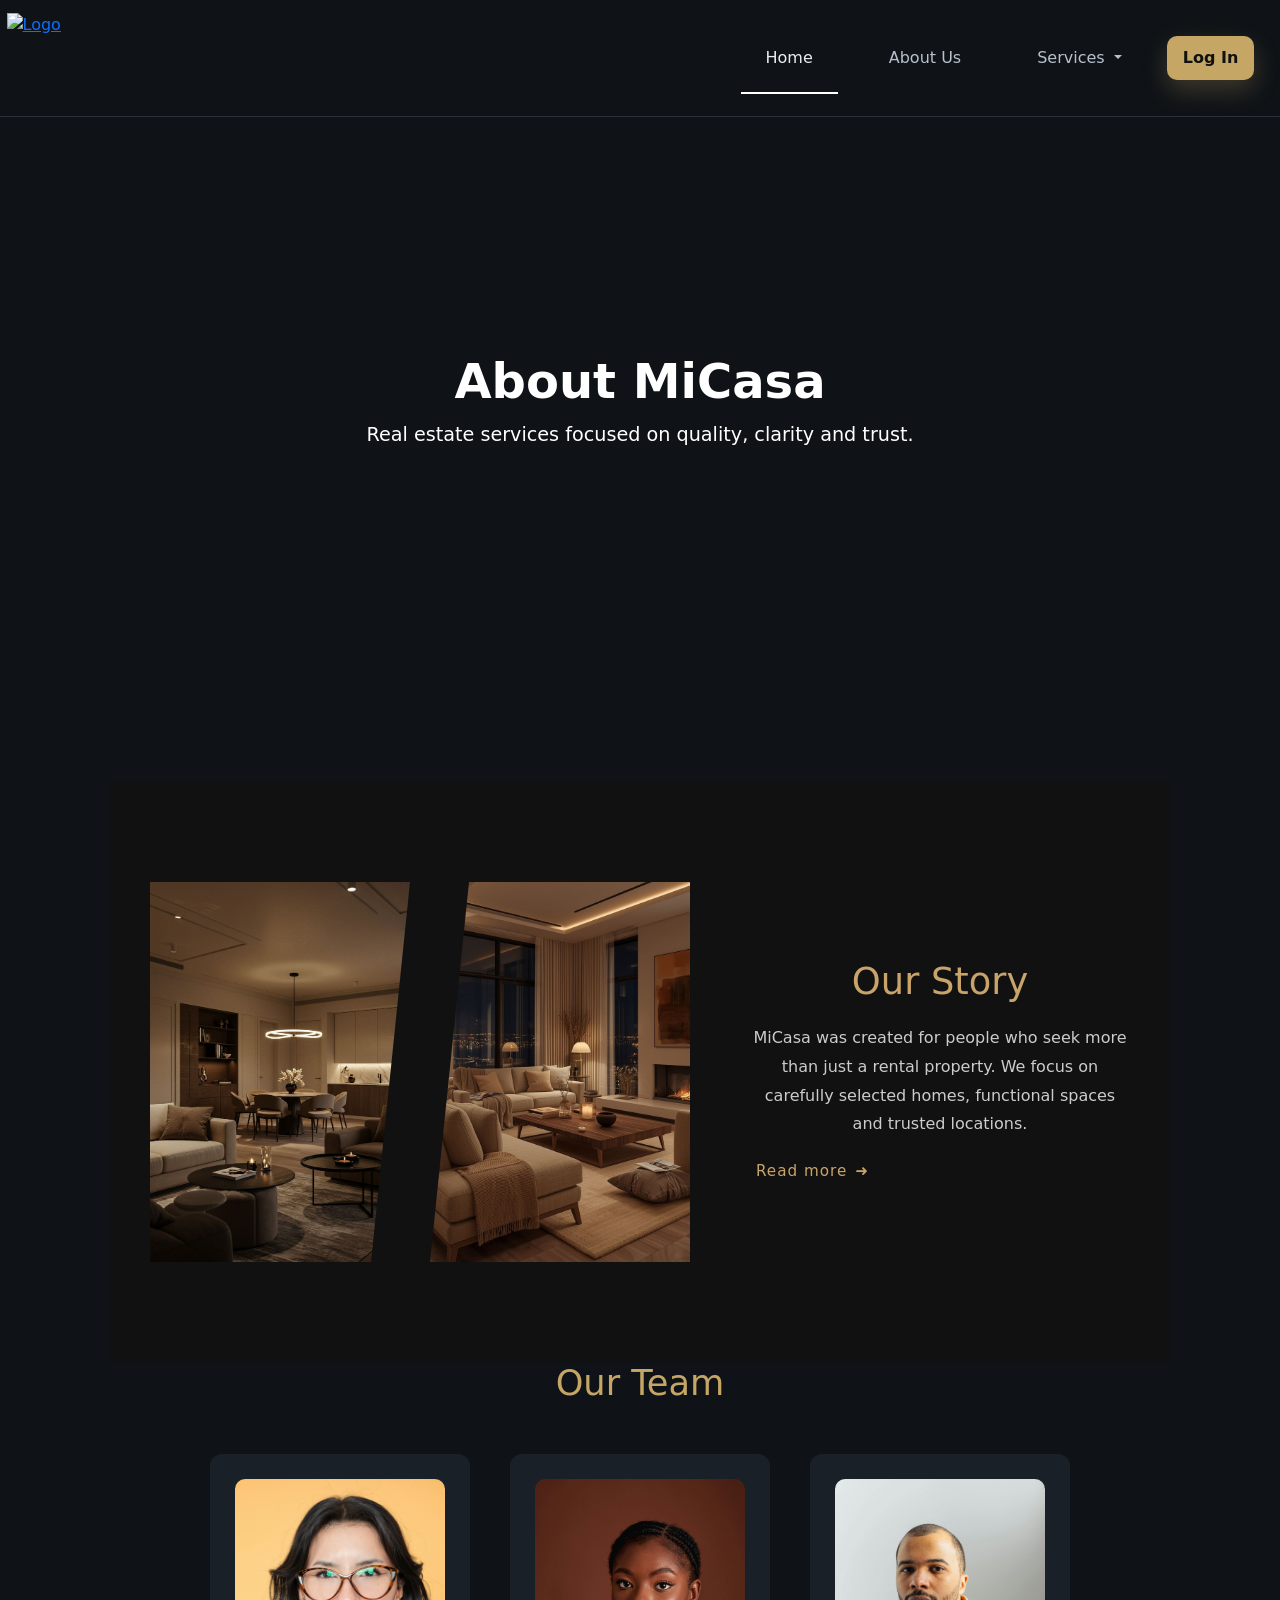
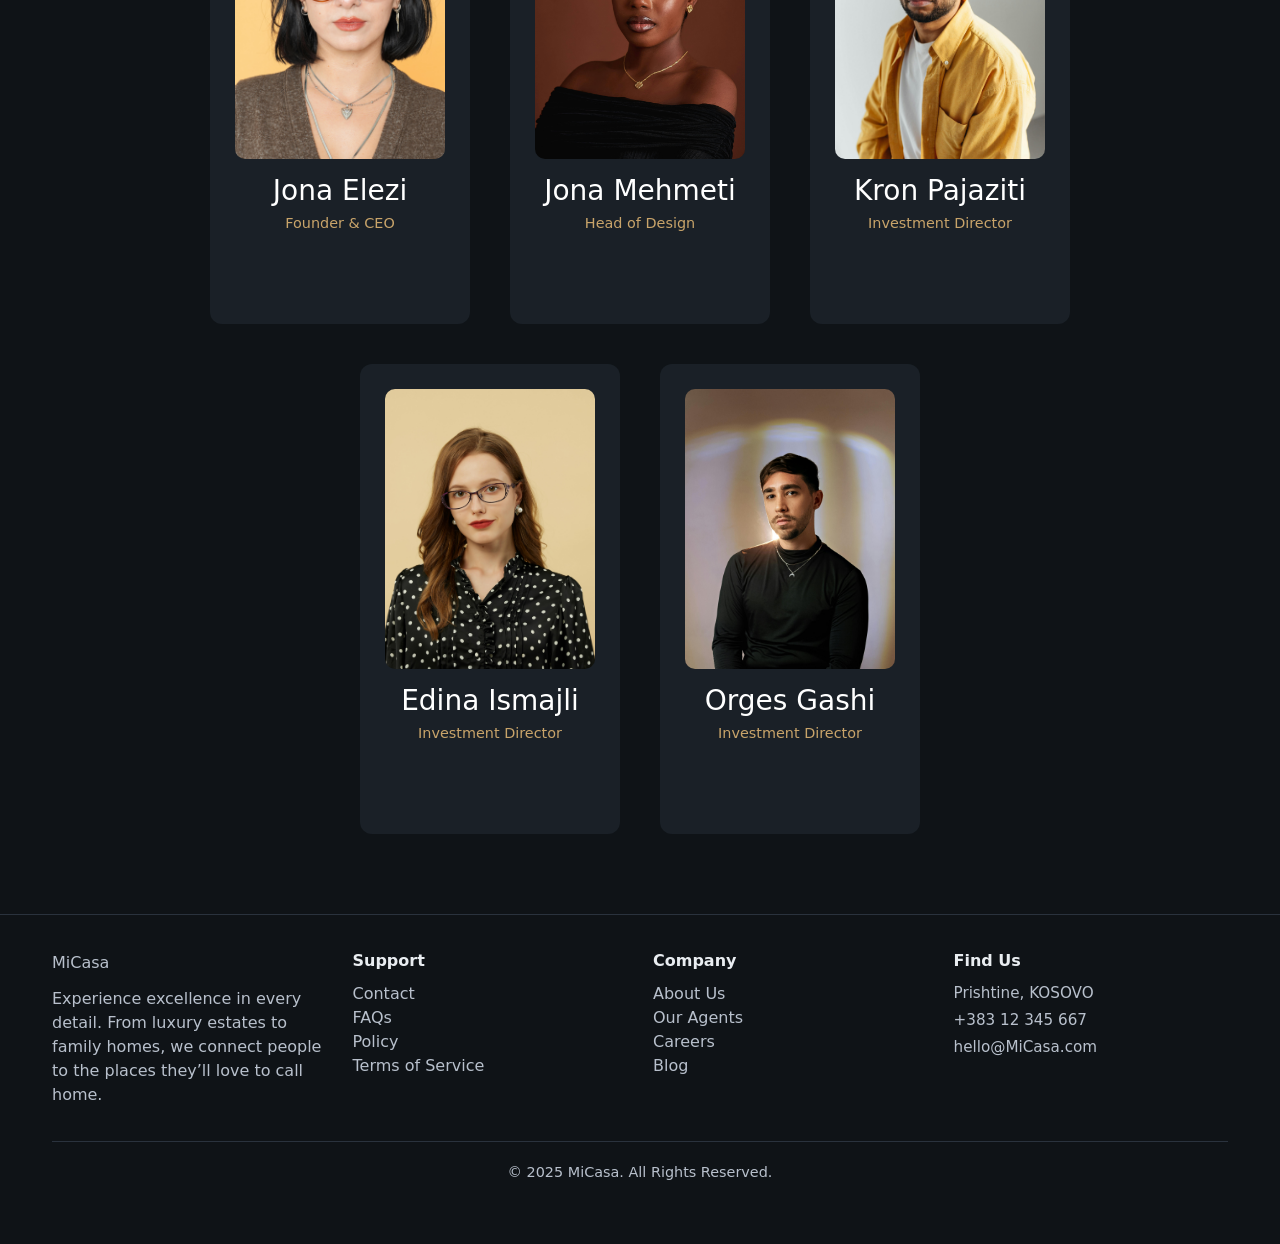
==== commit 0c397c29: "Merge branch 'Feature-Sales'" ====
--- a/AboutUs.html
+++ b/AboutUs.html
@@ -1,25 +1,14 @@
 <!DOCTYPE html>
 <html lang="en">
 <head>
-<meta charset="utf-8" />
-<meta name="viewport" content="width=device-width, initial-scale=1" />
-<title>MiCasa</title>
-
-<link rel="stylesheet" href="AboutUs.css">
-<link href="https://cdn.jsdelivr.net/npm/bootstrap@5.3.0/dist/css/bootstrap.min.css" rel="stylesheet">
-<link href="https://fonts.googleapis.com/css2?family=Playfair+Display:wght@600;700&family=Inter:wght@400;500&display=swap" rel="stylesheet">
-
+  <meta charset="utf-8" />
+  <meta name="viewport" content="width=device-width, initial-scale=1" />
+  <title>MiCasa</title>
+
+  <link rel="stylesheet" href="AboutUs.css">
+  <link href="https://cdn.jsdelivr.net/npm/bootstrap@5.3.0/dist/css/bootstrap.min.css" rel="stylesheet">
+  <link href="https://fonts.googleapis.com/css2?family=Playfair+Display:wght@600;700&family=Inter:wght@400;500&display=swap" rel="stylesheet">
 </head>
-
-<script>
-const storyTitle = document.getElementById("ourStoryTitle");
-const storyBox = document.querySelector(".story");
-
-storyTitle.addEventListener("click", () => {
-  storyBox.classList.toggle("active");
-});
-</script>
-
 
 <body>
 
@@ -55,179 +44,152 @@
 
 <section class="about-section">
 
-
   <section class="our-story">
-  <div class="story-container">
-
-    
-    <div class="story-images">
-      <img src="interrior 1 (2).jfif" alt="Interior 1">
-      <img src="interior 2.jfif" alt="Interior 2">
-    </div>
-
-    
-    <div class="story-text">
-      <h2>Our Story</h2>
-
-      <p class="story-preview">
-        MiCasa was created for people who seek more than just a rental property.
-        We focus on carefully selected homes, functional spaces and trusted locations.
-      </p>
-
-      <div class="story-more">
-        <p>
-          Our approach is direct and professional. Every property we list is reviewed
-          carefully for standards, documentation and real conditions — so our clients
-          can make safe and confident decisions.
+    <div class="story-container">
+
+      <div class="story-images">
+        <img src="interrior 1 (2).jfif" alt="Interior 1">
+        <img src="interior 2.jfif" alt="Interior 2">
+      </div>
+
+      <div class="story-text">
+        <h2>Our Story</h2>
+
+        <p class="story-preview">
+          MiCasa was created for people who seek more than just a rental property.
+          We focus on carefully selected homes, functional spaces and trusted locations.
         </p>
 
-        <p>
-          We are built on long-term relationships, not quick transactions. We take time to understand each client’s lifestyle,
-           priorities and expectations, ensuring that every recommendation truly fits their needs. 
-        </p>
-
-        <p>
-          MiCasa exists to make choosing a home easier, clearer and more reliable.
-        </p>
-      </div>
-
-      <button class="story-toggle">
-        Read more <span>➜</span>
-      </button>
+        <div class="story-more">
+          <p>
+            Our approach is direct and professional. Every property we list is reviewed
+            carefully for standards, documentation and real conditions — so our clients
+            can make safe and confident decisions.
+          </p>
+
+          <p>
+            We are built on long-term relationships, not quick transactions. We take time to understand each client’s lifestyle,
+            priorities and expectations, ensuring that every recommendation truly fits their needs.
+          </p>
+
+          <p>
+            MiCasa exists to make choosing a home easier, clearer and more reliable.
+          </p>
+        </div>
+
+        <button class="story-toggle" type="button">
+          Read more <span>➜</span>
+        </button>
+      </div>
+
+    </div>
+  </section>
+
+  <h2>Our Team</h2>
+
+  <div class="team">
+
+    <div class="team-member">
+      <div class="team-card">
+        <div class="card-front">
+          <img src="img/foto1.jpg" alt="Jona Elezi">
+          <h3>Jona Elezi</h3>
+          <p>Founder & CEO</p>
+        </div>
+        <div class="card-back">
+          <h3>Jona Elezi</h3>
+          <p>Leads the vision and strategy of MiCasa</p>
+          <p>
+            <strong>Helps with:</strong><br>
+            • Professional advice<br>
+            • Safe investment decisions<br>
+            • Choosing the ideal property
+          </p>
+        </div>
+      </div>
+    </div>
+
+    <div class="team-member">
+      <div class="team-card">
+        <div class="card-front">
+          <img src="img/foto3.jpg" alt="Jona Mehmeti">
+          <h3>Jona Mehmeti</h3>
+          <p>Head of Design</p>
+        </div>
+        <div class="card-back">
+          <h3>Jona Mehmeti</h3>
+          <p>Responsible for the design and visual presentation.</p>
+          <p>
+            <strong>Helps with:</strong><br>
+            • Presentation of the property<br>
+            • Modern design & functional<br>
+            • Clear customer experience
+          </p>
+        </div>
+      </div>
+    </div>
+
+    <div class="team-member">
+      <div class="team-card">
+        <div class="card-front">
+          <img src="img/foto5.jpg" alt="Kron Pajaziti">
+          <h3>Kron Pajaziti</h3>
+          <p>Investment Director</p>
+        </div>
+        <div class="card-back">
+          <h3>Kron Pajaziti</h3>
+          <p>Analyzes the market and identifies investment opportunities</p>
+          <p>
+            <strong>Helps with:</strong><br>
+            • Investment analysis<br>
+            • Property valuation<br>
+            • Financial strategy
+          </p>
+        </div>
+      </div>
+    </div>
+
+    <div class="team-member">
+      <div class="team-card">
+        <div class="card-front">
+          <img src="img/foto4.jpg" alt="Edina Ismajli">
+          <h3>Edina Ismajli</h3>
+          <p>Investment Director</p>
+        </div>
+        <div class="card-back">
+          <h3>Edina Ismajli</h3>
+          <p>Ensures legal correctness and documentation</p>
+          <p>
+            <strong>Helps with:</strong><br>
+            • Contracts<br>
+            • Legal certainty<br>
+            • Stress free process
+          </p>
+        </div>
+      </div>
+    </div>
+
+    <div class="team-member">
+      <div class="team-card">
+        <div class="card-front">
+          <img src="img/foto2.jpg" alt="Orges Gashi">
+          <h3>Orges Gashi</h3>
+          <p>Investment Director</p>
+        </div>
+        <div class="card-back">
+          <h3>Orges Gashi</h3>
+          <p>Focused on customer needs</p>
+          <p>
+            <strong>Helps with:</strong><br>
+            • Finding the ideal apartment<br>
+            • Price negotiation<br>
+            • Support during the process
+          </p>
+        </div>
+      </div>
     </div>
 
   </div>
-</section>
-
-
-  <h2>Our Team</h2>
-
-  <div class="team">
-    <div class="team">
-
-  
-  
-  <div class="team-member">
-    <div class="team-card">
-      <div class="card-front">
-        <img src="img/foto1.jpg" alt="Jona Elezi">
-        <h3>Jona Elezi</h3>
-        <p>Founder & CEO</p>
-      </div>
-      <div class="card-back">
-        <h3>Jona Elezi</h3>
-        <p>
-          Leads the vision and strategy of MiCasa
-        </p>
-        <p>
-          <strong>Helps with:</strong><br>
-          • Professional advice<br>
-          • Safe investment decisions<br>
-          • Choosing the ideal property
-        </p>
-      </div>
-    </div>
-  </div>
-
-  
-   
-  <div class="team-member">
-    <div class="team-card">
-      <div class="card-front">
-        <img src="img/foto3.jpg" alt="Jona Mehmeti">
-        <h3>Jona Mehmeti</h3>
-        <p>Head of Design</p>
-      </div>
-      <div class="card-back">
-        <h3>Jona Mehmeti</h3>
-        <p>
-          Responsible for the design and visual presentation.
-        </p>
-        <p>
-          <strong>Helps with:</strong><br>
-          • Presentation of the property<br>
-          • Modern design & functional<br>
-          • Clear customer experience
-        </p>
-      </div>
-    </div>
-  </div>
-
-  
-    
-  <div class="team-member">
-    <div class="team-card">
-      <div class="card-front">
-        <img src="img/foto5.jpg" alt="Kron Pajaziti">
-        <h3>Kron Pajaziti</h3>
-        <p>Investment Director</p>
-      </div>
-      <div class="card-back">
-        <h3>Kron Pajaziti</h3>
-        <p>
-          Analyzes the market and identifies investment opportunities
-        <p>
-          <strong>Helps with:</strong><br>
-          • Investment analysis<br>
-          • Property valuation<br>
-          • Financial strategy
-        </p>
-      </div>
-    </div>
-  </div>
-
-  
-   
-  <div class="team-member">
-    <div class="team-card">
-      <div class="card-front">
-        <img src="img/foto4.jpg" alt="Edina Ismajli">
-        <h3>Edina Ismajli</h3>
-        <p>Investment Director</p>
-      </div>
-      <div class="card-back">
-        <h3>Edina Ismajli</h3>
-        <p>
-          Ensures legal correctness and documentation
-        </p>
-        <p>
-          <strong>Helps with:</strong><br>
-          • Contracts<br>
-          • Legal certainty <br>
-          • Stress free process
-        </p>
-      </div>
-    </div>
-  </div>
-
-
-   
-  <div class="team-member">
-    <div class="team-card">
-      <div class="card-front">
-        <img src="img/foto2.jpg" alt="Orges Gashi">
-        <h3>Orges Gashi</h3>
-        <p>Investment Director</p>
-      </div>
-      <div class="card-back">
-        <h3>Orges Gashi</h3>
-        <p>
-          Focused on costomer needs
-        </p>
-        <p>
-          <strong>Helps with:</strong><br>
-          • Finding the ideal apartment<br>
-          • Price negotiation<br>
-          • Support during the process
-        </p>
-      </div>
-    </div>
-  </div>
-
-</div>
-
-  </div>
-
 </section>
 
 <footer class="footer">
@@ -250,7 +212,6 @@
         <div><a href="#">Terms of Service</a></div>
       </div>
 
-
       <div>
         <h4>Company</h4>
         <div><a href="#">About Us</a></div>
@@ -264,52 +225,39 @@
         <div class="info">Prishtine, KOSOVO</div>
         <div class="info">+383 12 345 667</div>
         <div class="info">hello@MiCasa.com</div>
-
-      </div>
- <div class="footer-bottom">
+      </div>
+
+    </div>
+
+    <div class="footer-bottom">
       © 2025 MiCasa. All Rights Reserved.
-       </footer>
+    </div>
+  </div>
+</footer>
+
+<!-- ✅ Scripts at the end (correct) -->
+<script>
+  // Team flip cards
+  document.querySelectorAll('.team-member').forEach((card) => {
+    card.addEventListener('click', () => {
+      card.classList.toggle('active');
+    });
+  });
+
+  // Read more / less toggle for story
+  const toggleBtn = document.querySelector('.story-toggle');
+  const storyText = document.querySelector('.story-text');
+
+  if (toggleBtn && storyText) {
+    toggleBtn.addEventListener('click', () => {
+      storyText.classList.toggle('active');
+
+      toggleBtn.innerHTML = storyText.classList.contains('active')
+        ? 'Read less <span>➜</span>'
+        : 'Read more <span>➜</span>';
+    });
+  }
+</script>
+
 </body>
 </html>
-
-<script>
-document.querySelectorAll('.team-member').forEach(card=>{
-  card.addEventListener('click',()=>{
-    card.classList.toggle('active');
-  });
-});
-</script>
-
-</body>
-</html>
-
-
-<script>
-  
-document.addEventListener("DOMContentLoaded", function () {
-  const title = document.getElementById("ourStoryTitle");
-  const story = document.querySelector(".story");
-
-  title.addEventListener("click", function () {
-    story.classList.toggle("active");
-    title.classList.toggle("active");
-  });
-});
-</script>
-
-<script>
-  const toggleBtn = document.querySelector('.story-toggle');
-  const storyText = document.querySelector('.story-text');
-
-  toggleBtn.addEventListener('click', () => {
-    storyText.classList.toggle('active');
-
-    toggleBtn.innerHTML = storyText.classList.contains('active')
-      ? 'Read less <span>➜</span>'
-      : 'Read more <span>➜</span>';
-  });
-</script>
-
-
-
-
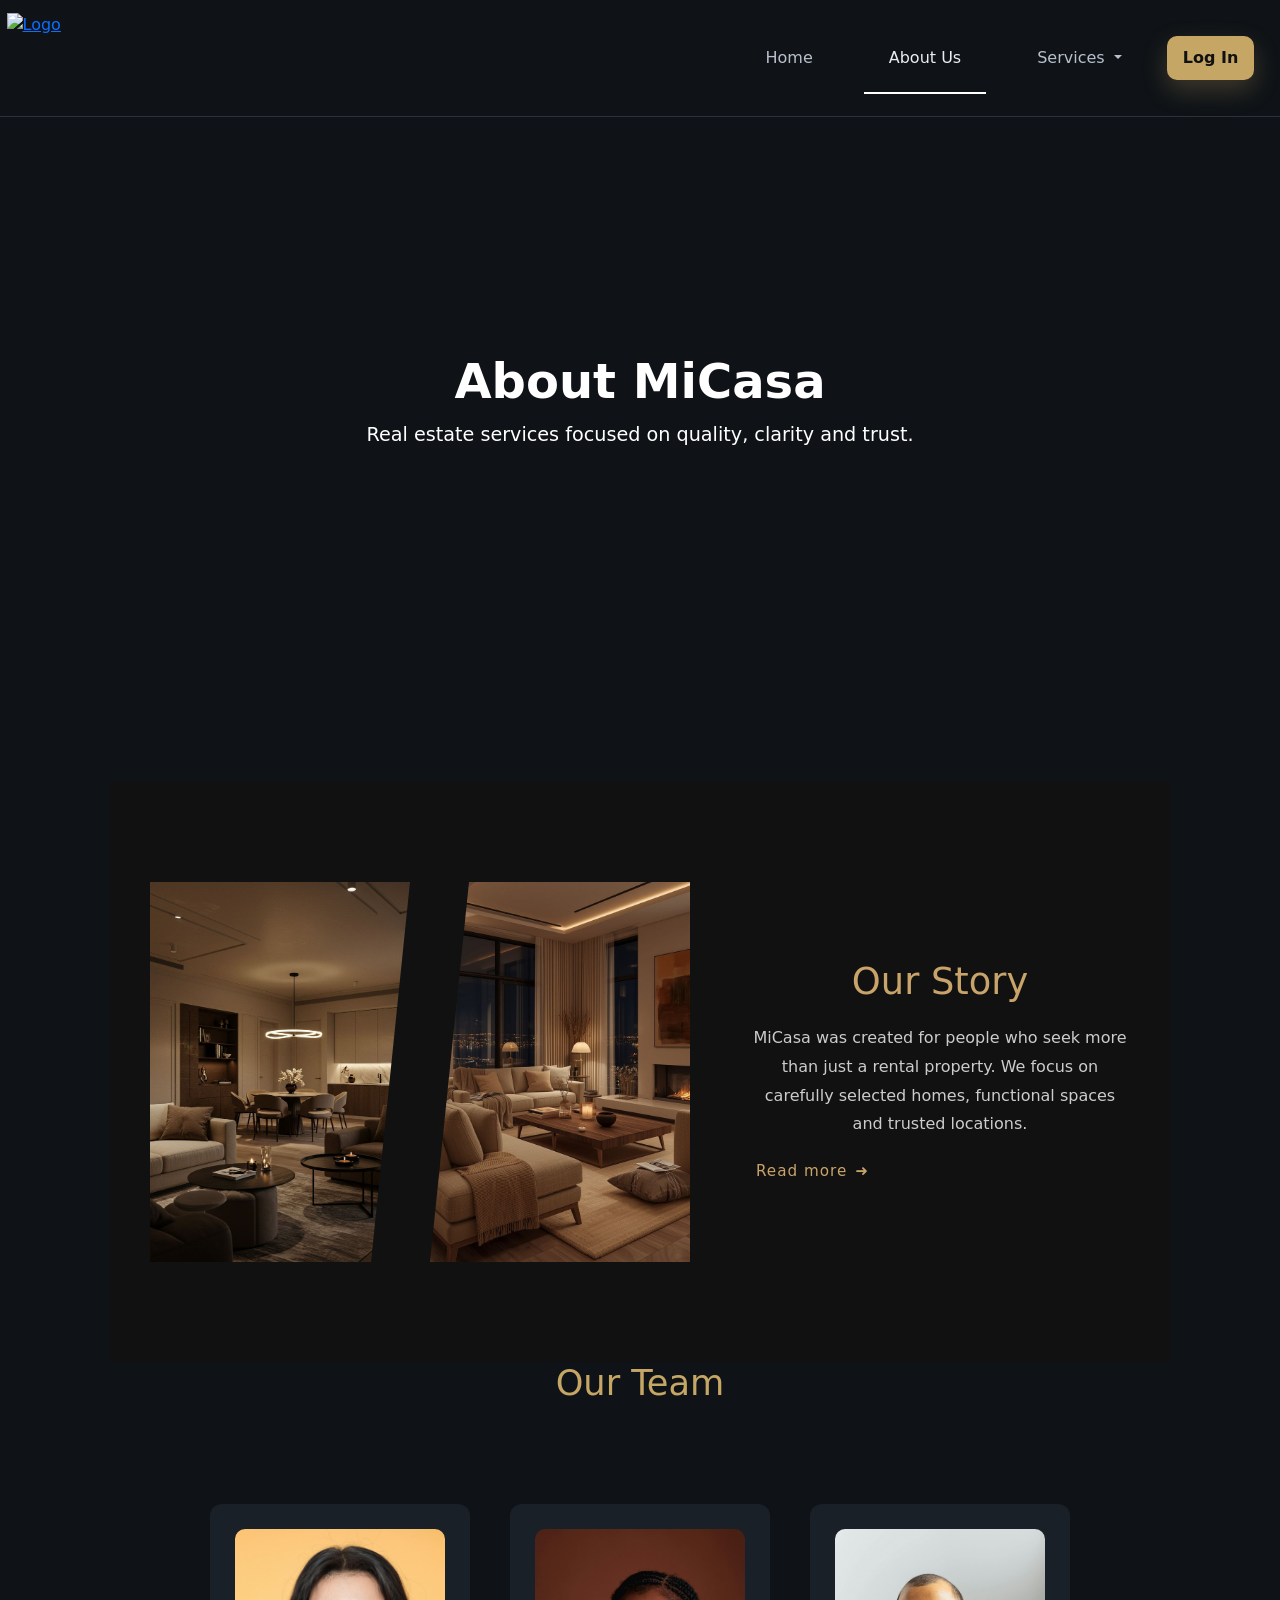
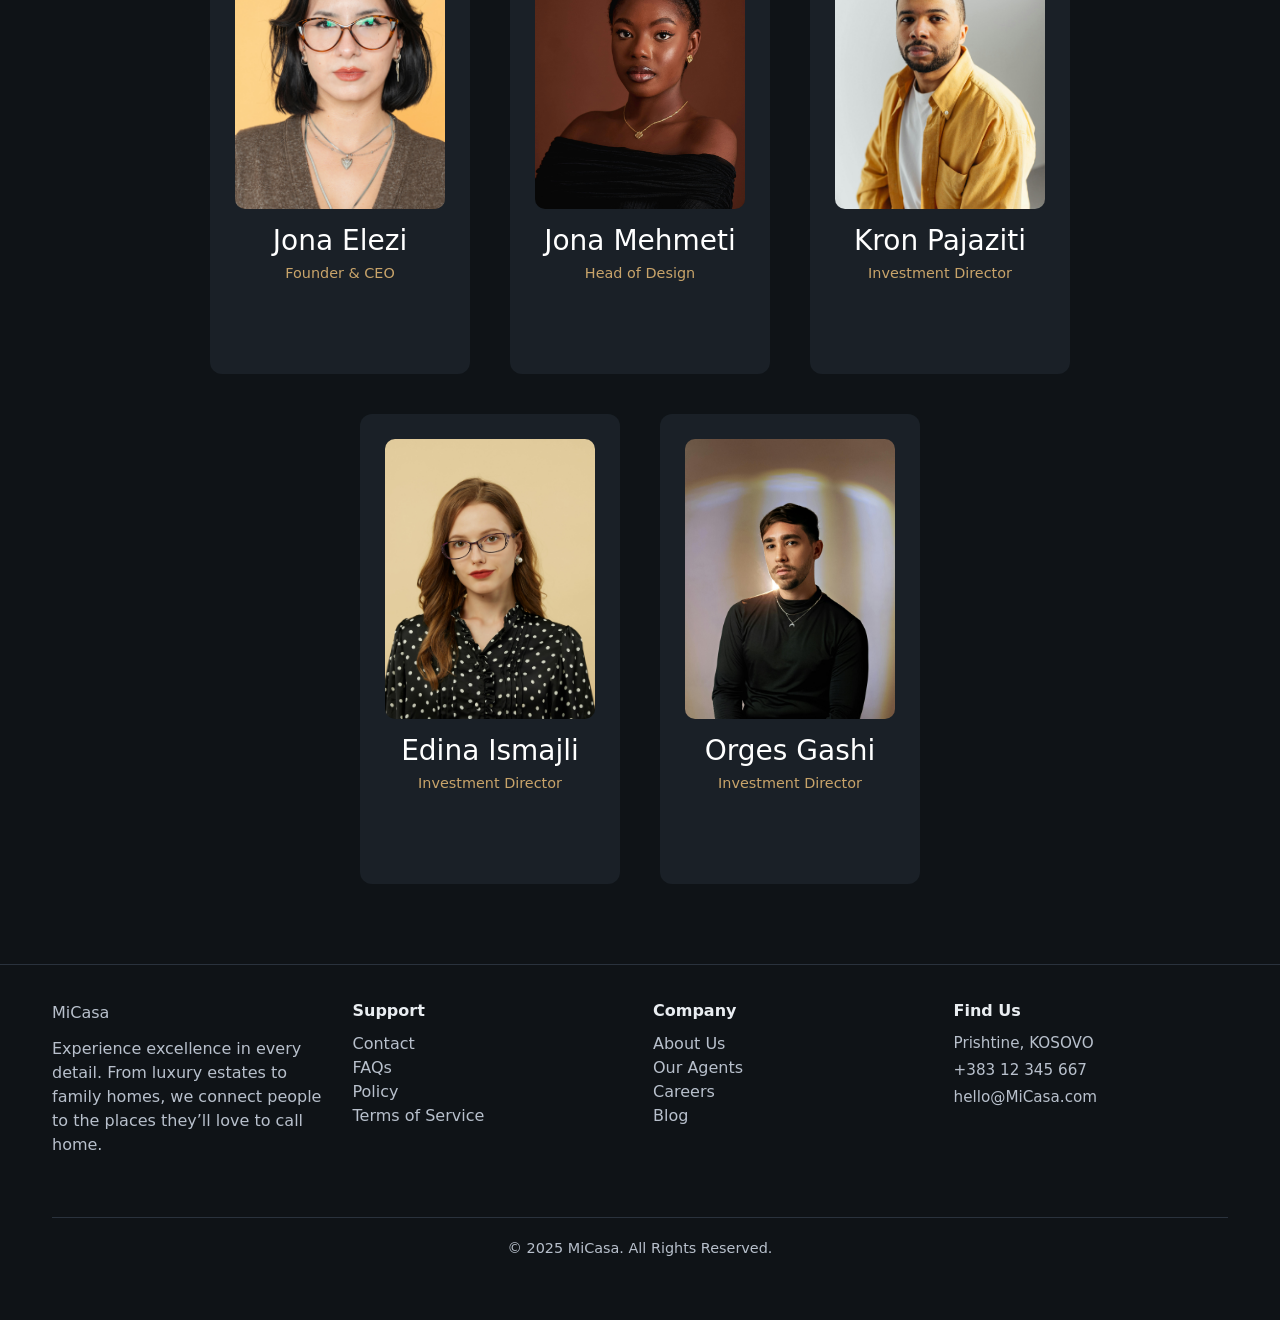
==== commit 2894f902: "Merge branch 'Feature-Rent'" ====
--- a/AboutUs.html
+++ b/AboutUs.html
@@ -1,14 +1,25 @@
 <!DOCTYPE html>
 <html lang="en">
 <head>
-  <meta charset="utf-8" />
-  <meta name="viewport" content="width=device-width, initial-scale=1" />
-  <title>MiCasa</title>
-
-  <link rel="stylesheet" href="AboutUs.css">
-  <link href="https://cdn.jsdelivr.net/npm/bootstrap@5.3.0/dist/css/bootstrap.min.css" rel="stylesheet">
-  <link href="https://fonts.googleapis.com/css2?family=Playfair+Display:wght@600;700&family=Inter:wght@400;500&display=swap" rel="stylesheet">
+<meta charset="utf-8" />
+<meta name="viewport" content="width=device-width, initial-scale=1" />
+<title>MiCasa</title>
+
+<link rel="stylesheet" href="AboutUs.css">
+<link href="https://cdn.jsdelivr.net/npm/bootstrap@5.3.0/dist/css/bootstrap.min.css" rel="stylesheet">
+<link href="https://fonts.googleapis.com/css2?family=Playfair+Display:wght@600;700&family=Inter:wght@400;500&display=swap" rel="stylesheet">
+
 </head>
+
+<script>
+const storyTitle = document.getElementById("ourStoryTitle");
+const storyBox = document.querySelector(".story");
+
+storyTitle.addEventListener("click", () => {
+  storyBox.classList.toggle("active");
+});
+</script>
+
 
 <body>
 
@@ -18,8 +29,8 @@
 
     <div style="display:flex; align-items:center; margin-right:2%;">
       <nav class="nav">
-        <a href="Home.html" class="active">Home</a>
-        <a href="AboutUs.html">About Us</a>
+        <a href="Home.html" >Home</a>
+        <a href="AboutUs.html" class="active">About Us</a>
 
         <div class="dropdown">
           <a class="dropdown-toggle">Services </a>
@@ -44,152 +55,179 @@
 
 <section class="about-section">
 
+
   <section class="our-story">
-    <div class="story-container">
-
-      <div class="story-images">
-        <img src="interrior 1 (2).jfif" alt="Interior 1">
-        <img src="interior 2.jfif" alt="Interior 2">
-      </div>
-
-      <div class="story-text">
-        <h2>Our Story</h2>
-
-        <p class="story-preview">
-          MiCasa was created for people who seek more than just a rental property.
-          We focus on carefully selected homes, functional spaces and trusted locations.
-        </p>
-
-        <div class="story-more">
-          <p>
-            Our approach is direct and professional. Every property we list is reviewed
-            carefully for standards, documentation and real conditions — so our clients
-            can make safe and confident decisions.
-          </p>
-
-          <p>
-            We are built on long-term relationships, not quick transactions. We take time to understand each client’s lifestyle,
-            priorities and expectations, ensuring that every recommendation truly fits their needs.
-          </p>
-
-          <p>
-            MiCasa exists to make choosing a home easier, clearer and more reliable.
-          </p>
-        </div>
-
-        <button class="story-toggle" type="button">
-          Read more <span>➜</span>
-        </button>
-      </div>
-
-    </div>
-  </section>
+  <div class="story-container">
+
+    
+    <div class="story-images">
+      <img src="interrior 1 (2).jfif" alt="Interior 1">
+      <img src="interior 2.jfif" alt="Interior 2">
+    </div>
+
+    
+    <div class="story-text">
+      <h2>Our Story</h2>
+
+      <p class="story-preview">
+        MiCasa was created for people who seek more than just a rental property.
+        We focus on carefully selected homes, functional spaces and trusted locations.
+      </p>
+
+      <div class="story-more">
+        <p>
+          Our approach is direct and professional. Every property we list is reviewed
+          carefully for standards, documentation and real conditions — so our clients
+          can make safe and confident decisions.
+        </p>
+
+        <p>
+          We are built on long-term relationships, not quick transactions. We take time to understand each client’s lifestyle,
+           priorities and expectations, ensuring that every recommendation truly fits their needs. 
+        </p>
+
+        <p>
+          MiCasa exists to make choosing a home easier, clearer and more reliable.
+        </p>
+      </div>
+
+      <button class="story-toggle">
+        Read more <span>➜</span>
+      </button>
+    </div>
+
+  </div>
+</section>
+
 
   <h2>Our Team</h2>
 
   <div class="team">
-
-    <div class="team-member">
-      <div class="team-card">
-        <div class="card-front">
-          <img src="img/foto1.jpg" alt="Jona Elezi">
-          <h3>Jona Elezi</h3>
-          <p>Founder & CEO</p>
-        </div>
-        <div class="card-back">
-          <h3>Jona Elezi</h3>
-          <p>Leads the vision and strategy of MiCasa</p>
-          <p>
-            <strong>Helps with:</strong><br>
-            • Professional advice<br>
-            • Safe investment decisions<br>
-            • Choosing the ideal property
-          </p>
-        </div>
-      </div>
-    </div>
-
-    <div class="team-member">
-      <div class="team-card">
-        <div class="card-front">
-          <img src="img/foto3.jpg" alt="Jona Mehmeti">
-          <h3>Jona Mehmeti</h3>
-          <p>Head of Design</p>
-        </div>
-        <div class="card-back">
-          <h3>Jona Mehmeti</h3>
-          <p>Responsible for the design and visual presentation.</p>
-          <p>
-            <strong>Helps with:</strong><br>
-            • Presentation of the property<br>
-            • Modern design & functional<br>
-            • Clear customer experience
-          </p>
-        </div>
-      </div>
-    </div>
-
-    <div class="team-member">
-      <div class="team-card">
-        <div class="card-front">
-          <img src="img/foto5.jpg" alt="Kron Pajaziti">
-          <h3>Kron Pajaziti</h3>
-          <p>Investment Director</p>
-        </div>
-        <div class="card-back">
-          <h3>Kron Pajaziti</h3>
-          <p>Analyzes the market and identifies investment opportunities</p>
-          <p>
-            <strong>Helps with:</strong><br>
-            • Investment analysis<br>
-            • Property valuation<br>
-            • Financial strategy
-          </p>
-        </div>
-      </div>
-    </div>
-
-    <div class="team-member">
-      <div class="team-card">
-        <div class="card-front">
-          <img src="img/foto4.jpg" alt="Edina Ismajli">
-          <h3>Edina Ismajli</h3>
-          <p>Investment Director</p>
-        </div>
-        <div class="card-back">
-          <h3>Edina Ismajli</h3>
-          <p>Ensures legal correctness and documentation</p>
-          <p>
-            <strong>Helps with:</strong><br>
-            • Contracts<br>
-            • Legal certainty<br>
-            • Stress free process
-          </p>
-        </div>
-      </div>
-    </div>
-
-    <div class="team-member">
-      <div class="team-card">
-        <div class="card-front">
-          <img src="img/foto2.jpg" alt="Orges Gashi">
-          <h3>Orges Gashi</h3>
-          <p>Investment Director</p>
-        </div>
-        <div class="card-back">
-          <h3>Orges Gashi</h3>
-          <p>Focused on customer needs</p>
-          <p>
-            <strong>Helps with:</strong><br>
-            • Finding the ideal apartment<br>
-            • Price negotiation<br>
-            • Support during the process
-          </p>
-        </div>
-      </div>
-    </div>
-
-  </div>
+    <div class="team">
+
+  
+  
+  <div class="team-member">
+    <div class="team-card">
+      <div class="card-front">
+        <img src="img/foto1.jpg" alt="Jona Elezi">
+        <h3>Jona Elezi</h3>
+        <p>Founder & CEO</p>
+      </div>
+      <div class="card-back">
+        <h3>Jona Elezi</h3>
+        <p>
+          Leads the vision and strategy of MiCasa
+        </p>
+        <p>
+          <strong>Helps with:</strong><br>
+          • Professional advice<br>
+          • Safe investment decisions<br>
+          • Choosing the ideal property
+        </p>
+      </div>
+    </div>
+  </div>
+
+  
+   
+  <div class="team-member">
+    <div class="team-card">
+      <div class="card-front">
+        <img src="img/foto3.jpg" alt="Jona Mehmeti">
+        <h3>Jona Mehmeti</h3>
+        <p>Head of Design</p>
+      </div>
+      <div class="card-back">
+        <h3>Jona Mehmeti</h3>
+        <p>
+          Responsible for the design and visual presentation.
+        </p>
+        <p>
+          <strong>Helps with:</strong><br>
+          • Presentation of the property<br>
+          • Modern design & functional<br>
+          • Clear customer experience
+        </p>
+      </div>
+    </div>
+  </div>
+
+  
+    
+  <div class="team-member">
+    <div class="team-card">
+      <div class="card-front">
+        <img src="img/foto5.jpg" alt="Kron Pajaziti">
+        <h3>Kron Pajaziti</h3>
+        <p>Investment Director</p>
+      </div>
+      <div class="card-back">
+        <h3>Kron Pajaziti</h3>
+        <p>
+          Analyzes the market and identifies investment opportunities
+        <p>
+          <strong>Helps with:</strong><br>
+          • Investment analysis<br>
+          • Property valuation<br>
+          • Financial strategy
+        </p>
+      </div>
+    </div>
+  </div>
+
+  
+   
+  <div class="team-member">
+    <div class="team-card">
+      <div class="card-front">
+        <img src="img/foto4.jpg" alt="Edina Ismajli">
+        <h3>Edina Ismajli</h3>
+        <p>Investment Director</p>
+      </div>
+      <div class="card-back">
+        <h3>Edina Ismajli</h3>
+        <p>
+          Ensures legal correctness and documentation
+        </p>
+        <p>
+          <strong>Helps with:</strong><br>
+          • Contracts<br>
+          • Legal certainty <br>
+          • Stress free process
+        </p>
+      </div>
+    </div>
+  </div>
+
+
+   
+  <div class="team-member">
+    <div class="team-card">
+      <div class="card-front">
+        <img src="img/foto2.jpg" alt="Orges Gashi">
+        <h3>Orges Gashi</h3>
+        <p>Investment Director</p>
+      </div>
+      <div class="card-back">
+        <h3>Orges Gashi</h3>
+        <p>
+          Focused on costomer needs
+        </p>
+        <p>
+          <strong>Helps with:</strong><br>
+          • Finding the ideal apartment<br>
+          • Price negotiation<br>
+          • Support during the process
+        </p>
+      </div>
+    </div>
+  </div>
+
+</div>
+
+  </div>
+
 </section>
 
 <footer class="footer">
@@ -212,6 +250,7 @@
         <div><a href="#">Terms of Service</a></div>
       </div>
 
+
       <div>
         <h4>Company</h4>
         <div><a href="#">About Us</a></div>
@@ -225,39 +264,50 @@
         <div class="info">Prishtine, KOSOVO</div>
         <div class="info">+383 12 345 667</div>
         <div class="info">hello@MiCasa.com</div>
-      </div>
-
-    </div>
-
-    <div class="footer-bottom">
+
+      </div>
+ <div class="footer-bottom">
       © 2025 MiCasa. All Rights Reserved.
-    </div>
-  </div>
-</footer>
-
-<!-- ✅ Scripts at the end (correct) -->
+       </footer>
+</body>
+</html>
+
 <script>
-  // Team flip cards
-  document.querySelectorAll('.team-member').forEach((card) => {
-    card.addEventListener('click', () => {
-      card.classList.toggle('active');
-    });
+document.querySelectorAll('.team-member').forEach(card=>{
+  card.addEventListener('click',()=>{
+    card.classList.toggle('active');
   });
-
-  // Read more / less toggle for story
+});
+</script>
+
+</body>
+
+</html>
+
+
+<script>
+  
+document.addEventListener("DOMContentLoaded", function () {
+  const title = document.getElementById("ourStoryTitle");
+  const story = document.querySelector(".story");
+
+  title.addEventListener("click", function () {
+    story.classList.toggle("active");
+    title.classList.toggle("active");
+  });
+});
+</script>
+
+<script>
   const toggleBtn = document.querySelector('.story-toggle');
   const storyText = document.querySelector('.story-text');
 
-  if (toggleBtn && storyText) {
-    toggleBtn.addEventListener('click', () => {
-      storyText.classList.toggle('active');
-
-      toggleBtn.innerHTML = storyText.classList.contains('active')
-        ? 'Read less <span>➜</span>'
-        : 'Read more <span>➜</span>';
-    });
-  }
+  toggleBtn.addEventListener('click', () => {
+    storyText.classList.toggle('active');
+
+    toggleBtn.innerHTML = storyText.classList.contains('active')
+      ? 'Read less <span>➜</span>'
+      : 'Read more <span>➜</span>';
+  });
 </script>
 
-</body>
-</html>
--- a/AboutUs.css
+++ b/AboutUs.css
@@ -1,3 +1,4 @@
+
 :root{
   --bg:#0f1317;        /*ngjyra e background*/                  
   --muted:#1a2027;     /*ngjyra e cards*/    
@@ -127,6 +128,108 @@
   color: var(--text);
 }
 
+.navbar{
+  position:sticky; 
+  top:0;
+  z-index:50;
+  background:linear-gradient(180deg, rgba(15,19,23,.9), rgba(15,19,23,.6));
+  border-bottom:1px solid var(--border);
+  padding: 5px 0px;
+}
+.navbar .inner-container{
+  height:100px;
+  display:flex; 
+  align-items:center; 
+  justify-content:space-between; 
+  gap:20px;
+  width: 100%;
+}
+.logo{ 
+  display:flex;
+  align-items:center; 
+  gap:12px;
+  width: 130px;                
+  height: 90px;
+  margin-left: 5%;
+}
+.nav {
+  display: flex;
+  gap: 26px;
+  margin-right: 20px; 
+}
+
+
+.nav a {
+  color: var(--sub);
+  text-decoration: none;
+  font-weight: 500;
+  padding: 10px 25px;
+  position: relative;
+}
+.nav a:hover,
+.nav a.active {
+  color: var(--text);
+}
+.nav a.active::after {
+  content: "";
+  position: absolute;
+  left: 0;
+  right: 0;
+  bottom: -14px;
+  height: 2px;
+  background: #fff;
+}
+.btn1{
+  background:var(--gold); 
+  color:#111; 
+  border:none; 
+  padding:10px 16px;
+  border-radius:10px; 
+  font-weight:600; 
+  box-shadow:0 10px 25px rgba(202,166,106,.25);
+  cursor: pointer;
+}
+.btn1 a{
+  text-decoration: none;
+  color:#111; 
+}
+
+.nav .dropdown {
+  position: relative;
+}
+
+.nav .dropdown-toggle {
+  display: inline-block;
+  cursor: pointer;
+  color: var(--sub);
+}
+
+.dropdown-menu {
+  position: absolute;
+  top: 100%;
+  left: 0;
+  background: var(--bg, #111); 
+  border: 1px solid var(--border);
+  min-width: 120px;
+  padding: 6px 0;
+  display: none;
+  z-index: 1000;
+}
+
+.dropdown-menu a {
+  display: block;
+  padding: 8px 14px;
+  text-decoration: none;
+  color: var(--sub);
+  font-size: 0.95rem;
+}
+
+.dropdown-menu a:hover {
+  background: var(--border);
+  color: var(--text);
+}
+
+
 .dropdown:hover .dropdown-menu {
   display: block;
 }
@@ -141,6 +244,7 @@
   text-align:center;
   color:white;
 }
+
 
 .intro h1{
   font-size:3rem;
